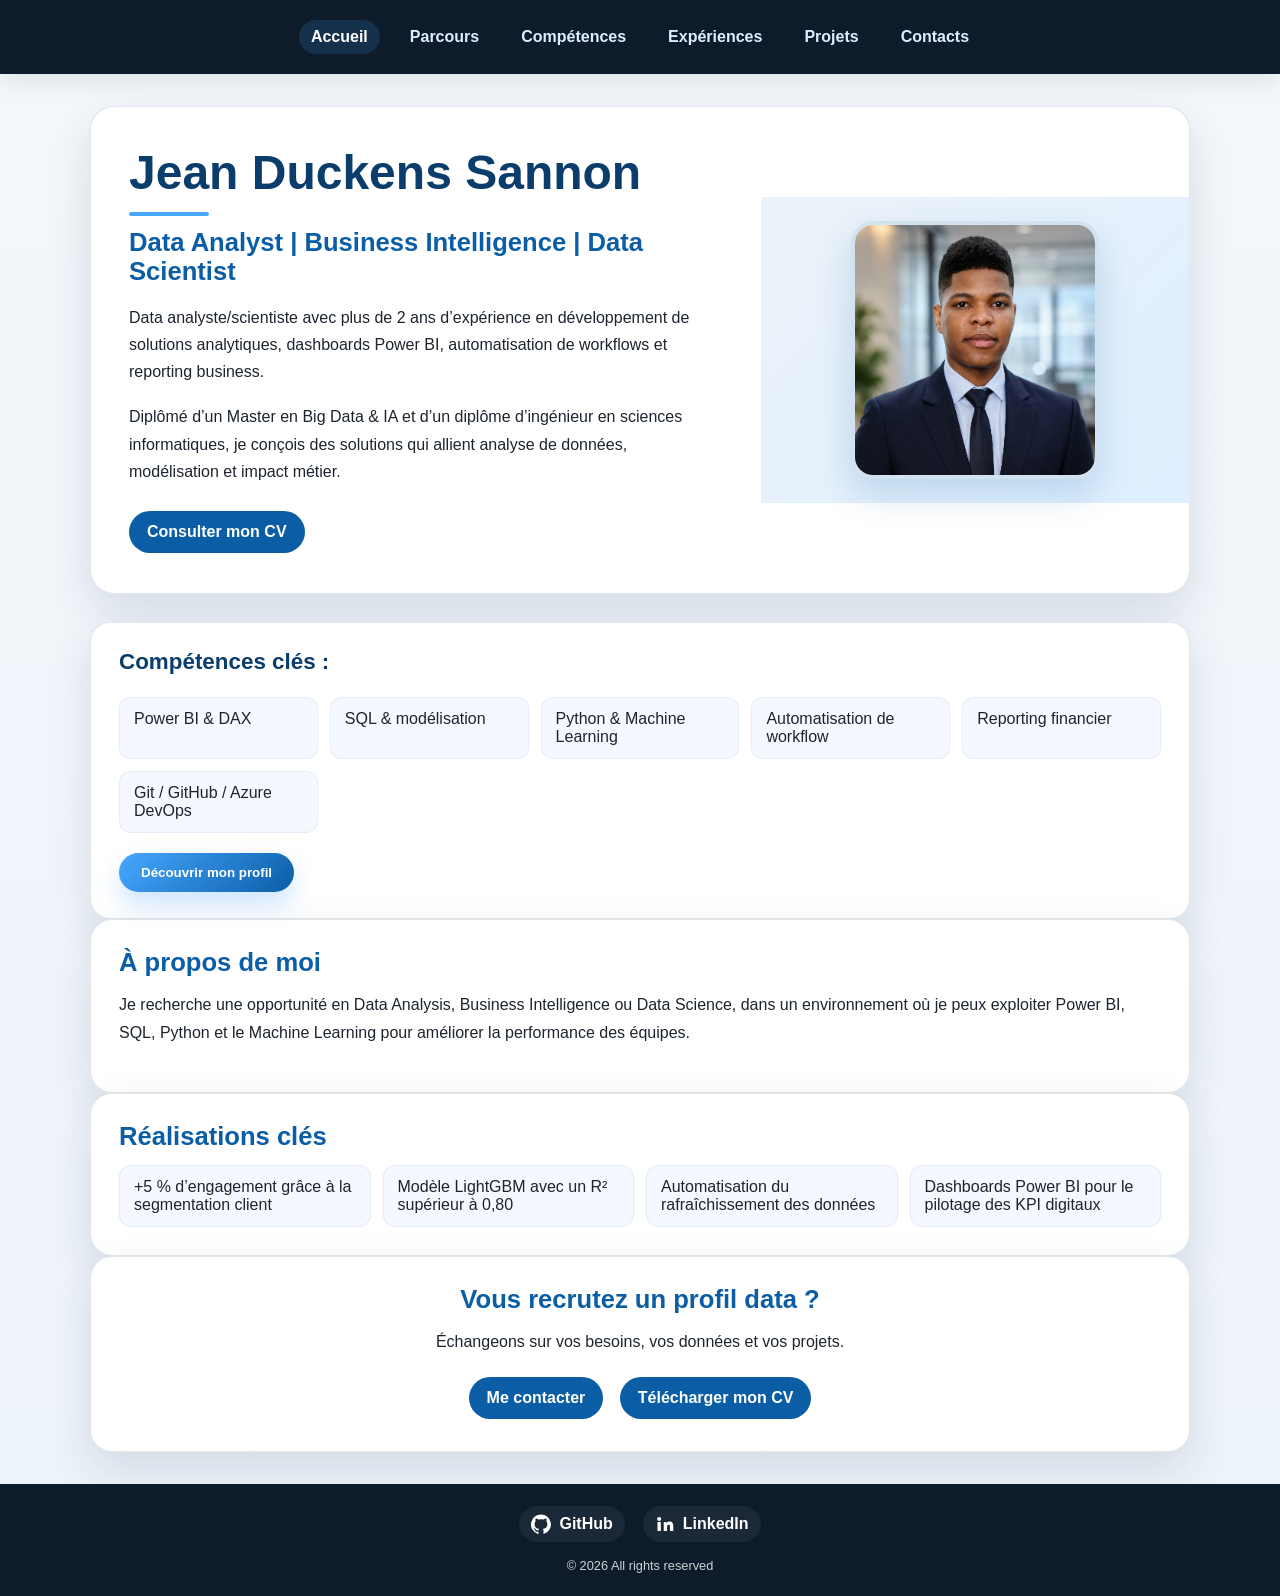
==== index.html @ 1412c4b1 "Modification des informations" ====
﻿<!DOCTYPE html>
<html lang="fr">
    <head>
        <title>Jean Duckens Sannon | Data Analyst & Data Scientist</title>
        <meta name="description" content="Portfolio de Jean Duckens Sannon, Data Analyst et Data Scientist spécialisé en Power BI, SQL, Python, automatisation et Machine Learning." />
        <meta property="og:title" content="Jean Duckens Sannon | Data Analyst & Data Scientist" />
        <meta property="og:description" content="Découvrez mon parcours, mes compétences, mes expériences et mes projets data." />
        <link rel="stylesheet" href="assets/css/style.css" />
        <meta charset="UTF-8" />
        <meta name="viewport" content="width=device-width, initial-scale=1.0" />
    </head>

    <body>
        <header>
            <nav aria-label="Navigation principale">
                <a href="index.html" aria-current="page">Accueil</a>
                <a href="pages/parcours.html">Parcours</a>
                <a href="pages/competences.html">Compétences</a>
                <a href="pages/experiences.html">Expériences</a>
                <a href="pages/projets.html">Projets</a>
                <a href="pages/contacts.html">Contacts</a>
            </nav>
        </header>

        <main>
            <section class="hero" aria-labelledby="titre-portfolio">
                <div class="hero-copy">
                    <h1 id="titre-portfolio">Jean Duckens Sannon</h1>
                    <h2>Data Analyst | Business Intelligence | Data Scientist</h2>
                    <p>Data analyste/scientiste avec plus de 2 ans d’expérience en développement de solutions analytiques, dashboards Power BI, automatisation de workflows et reporting business.</p>
                    <p>Diplômé d’un Master en Big Data & IA et d’un diplôme d’ingénieur en sciences informatiques, je conçois des solutions qui allient analyse de données, modélisation et impact métier.</p>
                    <a class="hero-link" href="documents/cv.pdf" target="_blank" rel="noopener noreferrer">Consulter mon CV</a>
                </div>
                <div class="hero-visual">
                    <img class="profile-image" src="assets/images/duc.png" alt="Photo de profil" width="110" height="250" />
                </div>
            </section>

            <section class="skills-panel" aria-labelledby="competences-titre">
                <h3 id="competences-titre">Compétences clés :</h3>
                <ul>
                    <li>Power BI & DAX</li>
                    <li>SQL & modélisation</li>
                    <li>Python & Machine Learning</li>
                    <li>Automatisation de workflow</li>
                    <li>Reporting financier</li>
                    <li>Git / GitHub / Azure DevOps</li>
                </ul>
                <button id="monBouton">Découvrir mon profil</button>
            </section>

            <section class="page-card" aria-labelledby="apropos-titre">
                <h2 id="apropos-titre">À propos de moi</h2>
                <p>Je recherche une opportunité en Data Analysis, Business Intelligence ou Data Science, dans un environnement où je peux exploiter Power BI, SQL, Python et le Machine Learning pour améliorer la performance des équipes.</p>
            </section>

            <section class="page-card" aria-labelledby="realisations-titre">
                <h2 id="realisations-titre">Réalisations clés</h2>
                <ul>
                    <li>+5 % d’engagement grâce à la segmentation client</li>
                    <li>Modèle LightGBM avec un R² supérieur à 0,80</li>
                    <li>Automatisation du rafraîchissement des données</li>
                    <li>Dashboards Power BI pour le pilotage des KPI digitaux</li>
                </ul>
            </section>

            <section class="page-card recruiter-cta" aria-labelledby="cta-titre">
                <h2 id="cta-titre">Vous recrutez un profil data ?</h2>
                <p>Échangeons sur vos besoins, vos données et vos projets.</p>
                <a class="hero-link" href="pages/contacts.html">Me contacter</a>
                <a class="hero-link" href="documents/cv.pdf" target="_blank" rel="noopener noreferrer">Télécharger mon CV</a>
            </section>
        </main>

        <footer>
            <div class="social-links" aria-label="Réseaux sociaux">
                <a href="https://github.com/grayhacked" target="_blank" rel="noopener noreferrer" aria-label="GitHub">
                    <svg viewBox="0 0 24 24" aria-hidden="true"><path d="M12 .5a12 12 0 0 0-3.79 23.39c.6.11.82-.26.82-.58v-2.04c-3.34.73-4.04-1.61-4.04-1.61-.55-1.39-1.34-1.76-1.34-1.76-1.09-.75.08-.74.08-.74 1.2.08 1.84 1.23 1.84 1.23 1.07 1.84 2.8 1.31 3.49 1 .11-.78.42-1.31.76-1.61-2.67-.3-5.47-1.34-5.47-5.93 0-1.31.47-2.38 1.23-3.22-.12-.3-.53-1.52.12-3.17 0 0 1-.32 3.3 1.23a11.5 11.5 0 0 1 6 0c2.3-1.55 3.3-1.23 3.3-1.23.65 1.65.24 2.87.12 3.17.77.84 1.23 1.91 1.23 3.22 0 4.6-2.8 5.62-5.48 5.92.43.37.81 1.1.81 2.22v3.29c0 .32.22.69.83.57A12 12 0 0 0 12 .5Z"/></svg>
                    <span>GitHub</span>
                </a>
                <a href="https://www.linkedin.com/in/jean-duckens-sannon" target="_blank" rel="noopener noreferrer" aria-label="LinkedIn">
                    <svg viewBox="0 0 24 24" aria-hidden="true"><path d="M4.98 3.5A2.5 2.5 0 1 1 5 8.5a2.5 2.5 0 0 1-.02-5ZM3 9.5h4v11H3v-11Zm6.5 0h3.83v1.5h.05c.53-1 1.83-2.05 3.77-2.05 4.03 0 4.78 2.65 4.78 6.1v5.45h-4v-4.83c0-1.15-.02-2.63-1.6-2.63-1.6 0-1.85 1.25-1.85 2.55v4.91h-4v-11Z"/></svg>
                    <span>LinkedIn</span>
                </a>
            </div>
            <small>&copy; 2026 All rights reserved</small>
        </footer>
        <script src="assets/js/script.js"></script>
    </body>
</html>
---- assets/css/style.css ----
﻿/* Base du portfolio */
:root {
    --bg: #f4f7fb;
    --bg-panel: #ffffff;
    --nav: #0d1b2a;
    --primary: #0b5ea6;
    --primary-strong: #0a3d6c;
    --accent: #47a7ff;
    --text: #1d2430;
    --muted: #5f6f81;
    --border: rgba(15, 56, 92, 0.12);
    --shadow: 0 18px 45px rgba(11, 41, 69, 0.12);
}

html, body {
    margin: 0;
    min-height: 100%;
}

body {
    font-family: 'Segoe UI', Tahoma, Geneva, Verdana, sans-serif;
    background: linear-gradient(180deg, var(--bg) 0%, #edf3fa 100%);
    color: var(--text);
    margin: 0;
    min-height: 100vh;
    display: flex;
    flex-direction: column;
}

main {
    flex: 1;
    width: min(1100px, calc(100% - 32px));
    margin: 32px auto;
}

/* Navigation */
nav {
    display: flex;
    gap: 18px;
    align-items: center;
    justify-content: center;
    background-color: var(--nav);
    padding: 20px 18px;
    flex-wrap: wrap;
    box-shadow: 0 10px 25px rgba(0, 0, 0, 0.08);
}

nav a {
    text-decoration: none;
    color: #dfeeff;
    font-weight: 600;
    padding: 8px 12px;
    border-radius: 999px;
    transition: background 0.2s ease, color 0.2s ease;
}

nav a:hover,
nav a[aria-current="page"] {
    background: rgba(71, 167, 255, 0.15);
    color: white;
}

/* Contenu principal */
.hero {
    display: grid;
    grid-template-columns: 1.2fr 0.8fr;
    gap: 28px;
    align-items: center;
    background: var(--bg-panel);
    border: 1px solid var(--border);
    border-radius: 24px;
    box-shadow: var(--shadow);
    overflow: hidden;
}

.hero-copy {
    padding: 40px 38px;
}

.hero-visual {
    padding: 24px;
    background: linear-gradient(135deg, rgba(11, 94, 166, 0.08), rgba(71, 167, 255, 0.18));
    display: flex;
    align-items: center;
    justify-content: center;
}

.profile-image {
    width: min(240px, 100%);
    border-radius: 22px;
    border: 4px solid rgba(11, 94, 166, 0.18);
    box-shadow: 0 16px 35px rgba(11, 94, 166, 0.18);
    background: white;
}

.image-link {
    display: block;
    transition: transform 0.2s ease;
}

.image-link:hover,
.image-link:focus-visible {
    transform: scale(1.03);
}

h1 {
    color: var(--primary-strong);
    margin: 0 0 12px;
    font-size: clamp(2.1rem, 4vw, 3rem);
    line-height: 1.1;
}

h2 {
    color: var(--primary);
    margin: 0 0 18px;
    font-size: clamp(1.2rem, 2vw, 1.8rem);
}

p {
    color: var(--text);
    line-height: 1.7;
    margin: 0 0 18px;
}

.hero-link {
    display: inline-block;
    padding: 12px 18px;
    background: var(--primary);
    color: white;
    text-decoration: none;
    border-radius: 999px;
    font-weight: 600;
    margin-top: 8px;
    transition: transform 0.2s ease, background 0.2s ease;
}

.hero-link:hover {
    background: var(--primary-strong);
    transform: translateY(-1px);
}

.skills-panel {
    margin-top: 28px;
    background: var(--bg-panel);
    border: 1px solid var(--border);
    border-radius: 20px;
    box-shadow: var(--shadow);
    padding: 26px 28px;
}

.recruiter-cta {
    text-align: center;
}

.recruiter-cta .hero-link {
    margin: 4px 6px;
}

.skills-panel h3 {
    margin-top: 0;
    color: var(--primary-strong);
    font-size: 1.4rem;
}

/* Cartes de contenu pour les pages secondaires */
.page-shell {
    display: grid;
    gap: 28px;
}

.page-card {
    background: var(--bg-panel);
    border: 1px solid var(--border);
    border-radius: 22px;
    box-shadow: var(--shadow);
    padding: 28px;
}

.page-card h1 {
    margin-bottom: 16px;
}

.page-card h2 {
    margin-bottom: 14px;
}

.timeline {
    display: grid;
    gap: 18px;
}

.timeline-item,
.project-card,
.contact-card {
    border: 1px solid var(--border);
    background: #f8fbff;
    border-radius: 16px;
    padding: 18px 20px;
    min-width: 0;
}

.project-grid,
.contact-grid,
.doc-grid {
    display: grid;
    grid-template-columns: repeat(auto-fit, minmax(220px, 1fr));
    gap: 18px;
}

.project-card h3,
.contact-card h3,
.timeline-item h3,
.doc-card h3 {
    margin-top: 0;
    margin-bottom: 8px;
    color: var(--primary-strong);
}

.doc-card {
    border: 1px solid var(--border);
    background: linear-gradient(135deg, #f4f9ff 0%, #ffffff 100%);
    border-radius: 16px;
    padding: 18px 20px;
    display: flex;
    flex-direction: column;
    gap: 10px;
}

.doc-link {
    display: inline-flex;
    align-items: center;
    justify-content: center;
    margin-top: 8px;
    text-decoration: none;
    background: var(--primary);
    color: white;
    padding: 10px 12px;
    border-radius: 10px;
    font-weight: 600;
}

.doc-link:hover {
    background: var(--primary-strong);
}

.document-pending {
    margin: auto 0 0;
    color: var(--muted);
    font-style: italic;
}

.label {
    display: inline-block;
    font-size: 0.75rem;
    font-weight: 700;
    letter-spacing: 0.08em;
    text-transform: uppercase;
    background: rgba(11, 94, 166, 0.08);
    color: var(--primary-strong);
    border-radius: 999px;
    padding: 6px 10px;
    margin-bottom: 10px;
}

ul {
    list-style: none;
    padding: 0;
    margin: 0;
    display: grid;
    grid-template-columns: repeat(auto-fit, minmax(180px, 1fr));
    gap: 12px;
}

ul li {
    background: #f5f9ff;
    border: 1px solid rgba(11, 94, 166, 0.08);
    border-radius: 12px;
    padding: 12px 14px;
    color: var(--text);
    font-weight: 500;
}

.contact-list {
    list-style: none;
    display: grid;
    gap: 15px;
    padding: 0;
    margin: 0;
}

.contact-list a {
    display: block;
    color: var(--primary-strong);
    text-decoration: none;
    font-weight: 600;
    overflow-wrap: anywhere; 
    word-break: break-word;
}

.contact-list a:hover,
.contact-list a:focus-visible {
    text-decoration: underline;
}

/* Bouton d'action */
#monBouton {
    margin-top: 20px;
    border: none;
    background: linear-gradient(135deg, var(--accent), var(--primary));
    color: white;
    font-weight: 700;
    padding: 12px 22px;
    border-radius: 999px;
    cursor: pointer;
    transition: transform 0.2s ease, box-shadow 0.2s ease;
    box-shadow: 0 12px 25px rgba(71, 167, 255, 0.28);
}

#monBouton:hover {
    transform: translateY(-1px);
}

/* Pied de page */
footer {
    background-color: var(--nav);
    color: white;
    text-align: center;
    padding: 22px 18px;
}

.social-links {
    display: flex;
    justify-content: center;
    gap: 18px;
    flex-wrap: wrap;
    margin-bottom: 14px;
}

.social-links a {
    display: inline-flex;
    align-items: center;
    gap: 8px;
    color: white;
    text-decoration: none;
    font-weight: 600;
    padding: 8px 12px;
    border-radius: 999px;
    background: rgba(255, 255, 255, 0.06);
}

.social-links svg {
    width: 20px;
    height: 20px;
    fill: currentColor;
}

small {
    font-size: 0.8em;
    color: rgba(255, 255, 255, 0.8);
}

/* Responsive */
@media (max-width: 760px) {
    .hero {
        grid-template-columns: 1fr;
    }

    .hero-copy,
    .hero-visual,
    .page-card {
        padding: 24px 20px;
    }

    .recruiter-cta .hero-link {
        display: block;
        margin: 8px 0;
    }
}


/* Animation fade-in au chargement */
@keyframes fadeInUp {
    from {
        opacity: 0;
        transform: translateY(30px);
    }
    to {
        opacity: 1;
        transform: translateY(0);
    }
}

.hero {
    animation: fadeInUp 0.8s ease-out;
}

/* Underline animé sur les titres */
h1::after {
    content: '';
    display: block;
    width: 80px;
    height: 4px;
    background: var(--accent);
    border-radius: 2px;
    margin-top: 12px;
    animation: expandWidth 0.8s ease-out;
}

@keyframes expandWidth {
    from {
        width: 0;
    }
    to {
        width: 80px;
    }
}
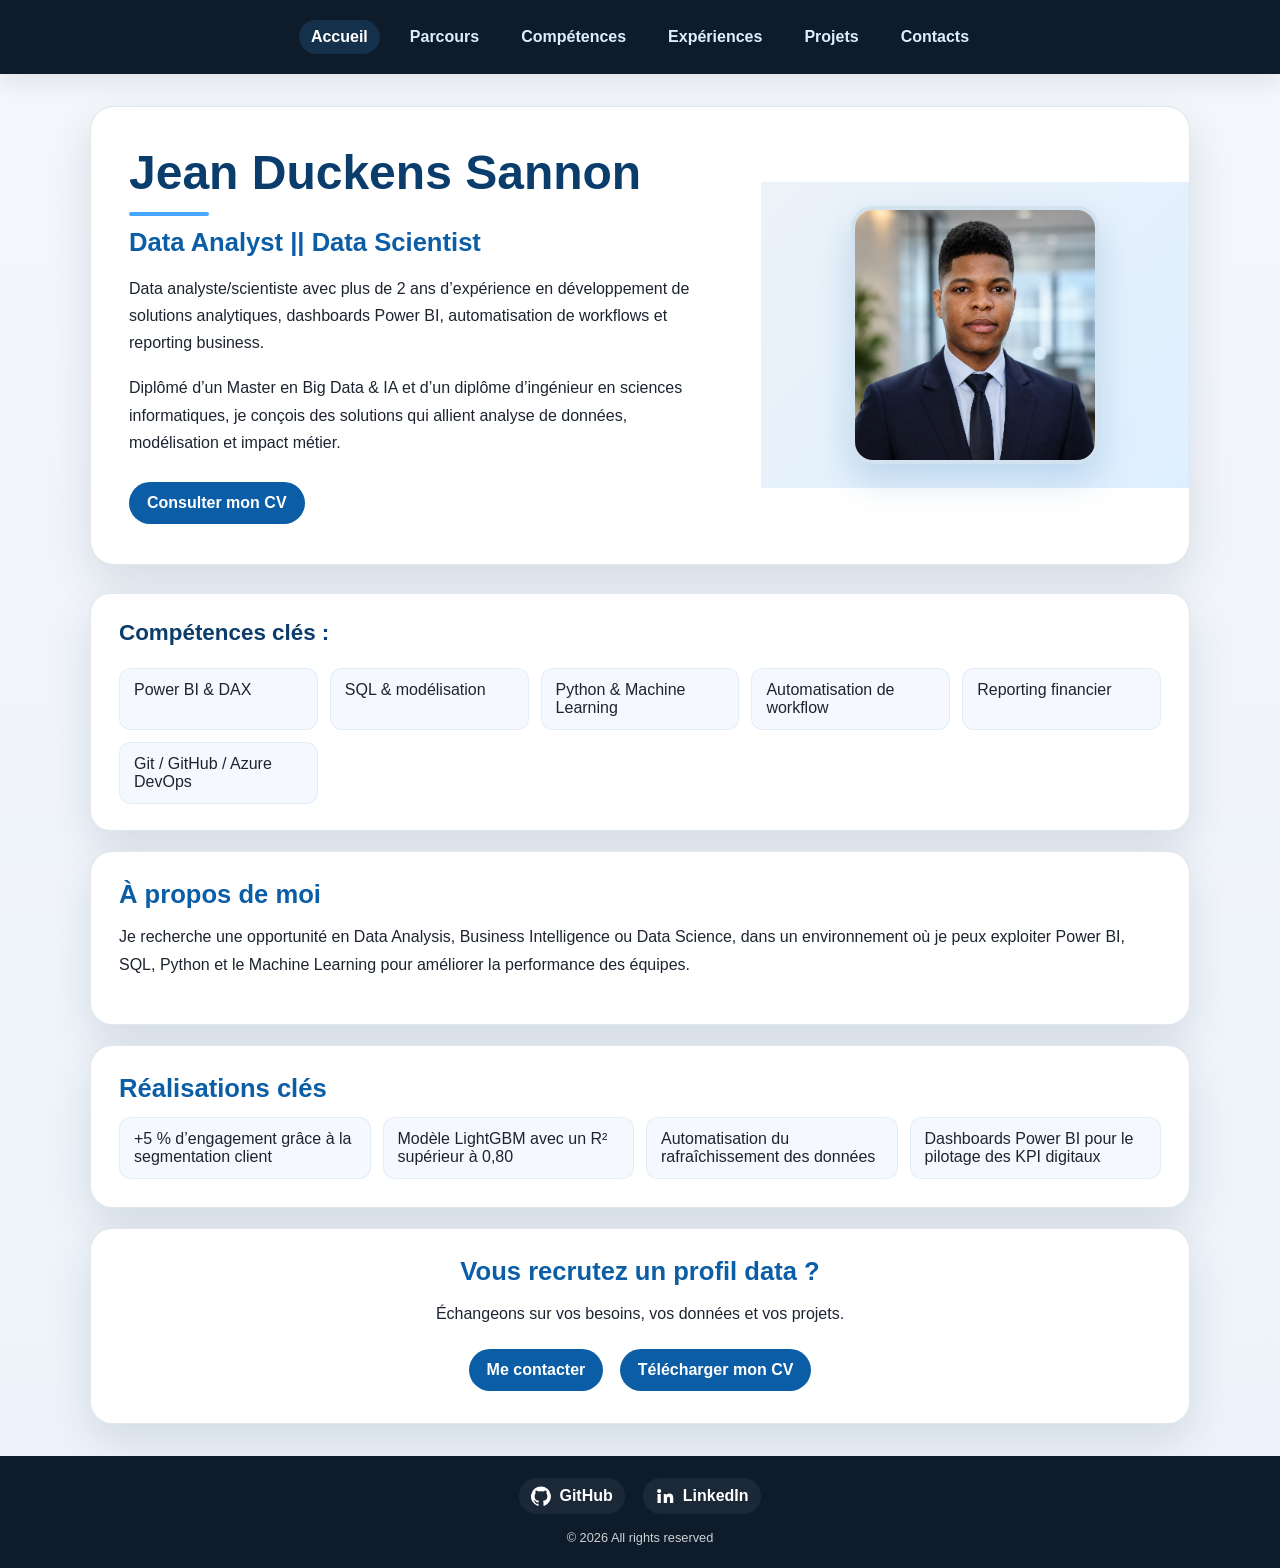
==== commit b08fbe96: "Modification" ====
--- a/index.html
+++ b/index.html
@@ -26,7 +26,7 @@
             <section class="hero" aria-labelledby="titre-portfolio">
                 <div class="hero-copy">
                     <h1 id="titre-portfolio">Jean Duckens Sannon</h1>
-                    <h2>Data Analyst | Business Intelligence | Data Scientist</h2>
+                    <h2>Data Analyst || Data Scientist</h2>
                     <p>Data analyste/scientiste avec plus de 2 ans d’expérience en développement de solutions analytiques, dashboards Power BI, automatisation de workflows et reporting business.</p>
                     <p>Diplômé d’un Master en Big Data & IA et d’un diplôme d’ingénieur en sciences informatiques, je conçois des solutions qui allient analyse de données, modélisation et impact métier.</p>
                     <a class="hero-link" href="documents/cv.pdf" target="_blank" rel="noopener noreferrer">Consulter mon CV</a>
@@ -46,7 +46,7 @@
                     <li>Reporting financier</li>
                     <li>Git / GitHub / Azure DevOps</li>
                 </ul>
-                <button id="monBouton">Découvrir mon profil</button>
+                <!-- <button id="monBouton">Découvrir mon profil</button> -->
             </section>
 
             <section class="page-card" aria-labelledby="apropos-titre">
--- a/assets/css/style.css
+++ b/assets/css/style.css
@@ -34,6 +34,13 @@
 }
 
 /* Navigation */
+header {
+    position: sticky;
+    top: 0;
+    z-index: 1000;
+    background-color: var(--nav);
+}
+
 nav {
     display: flex;
     gap: 18px;
@@ -174,6 +181,7 @@
     border-radius: 22px;
     box-shadow: var(--shadow);
     padding: 28px;
+    margin-top: 20px;
 }
 
 .page-card h1 {
@@ -336,6 +344,11 @@
     margin-bottom: 14px;
 }
 
+.site-link {
+    color: var(--primary);
+    text-decoration: none;
+    font-weight: 600;
+}
 .social-links a {
     display: inline-flex;
     align-items: center;
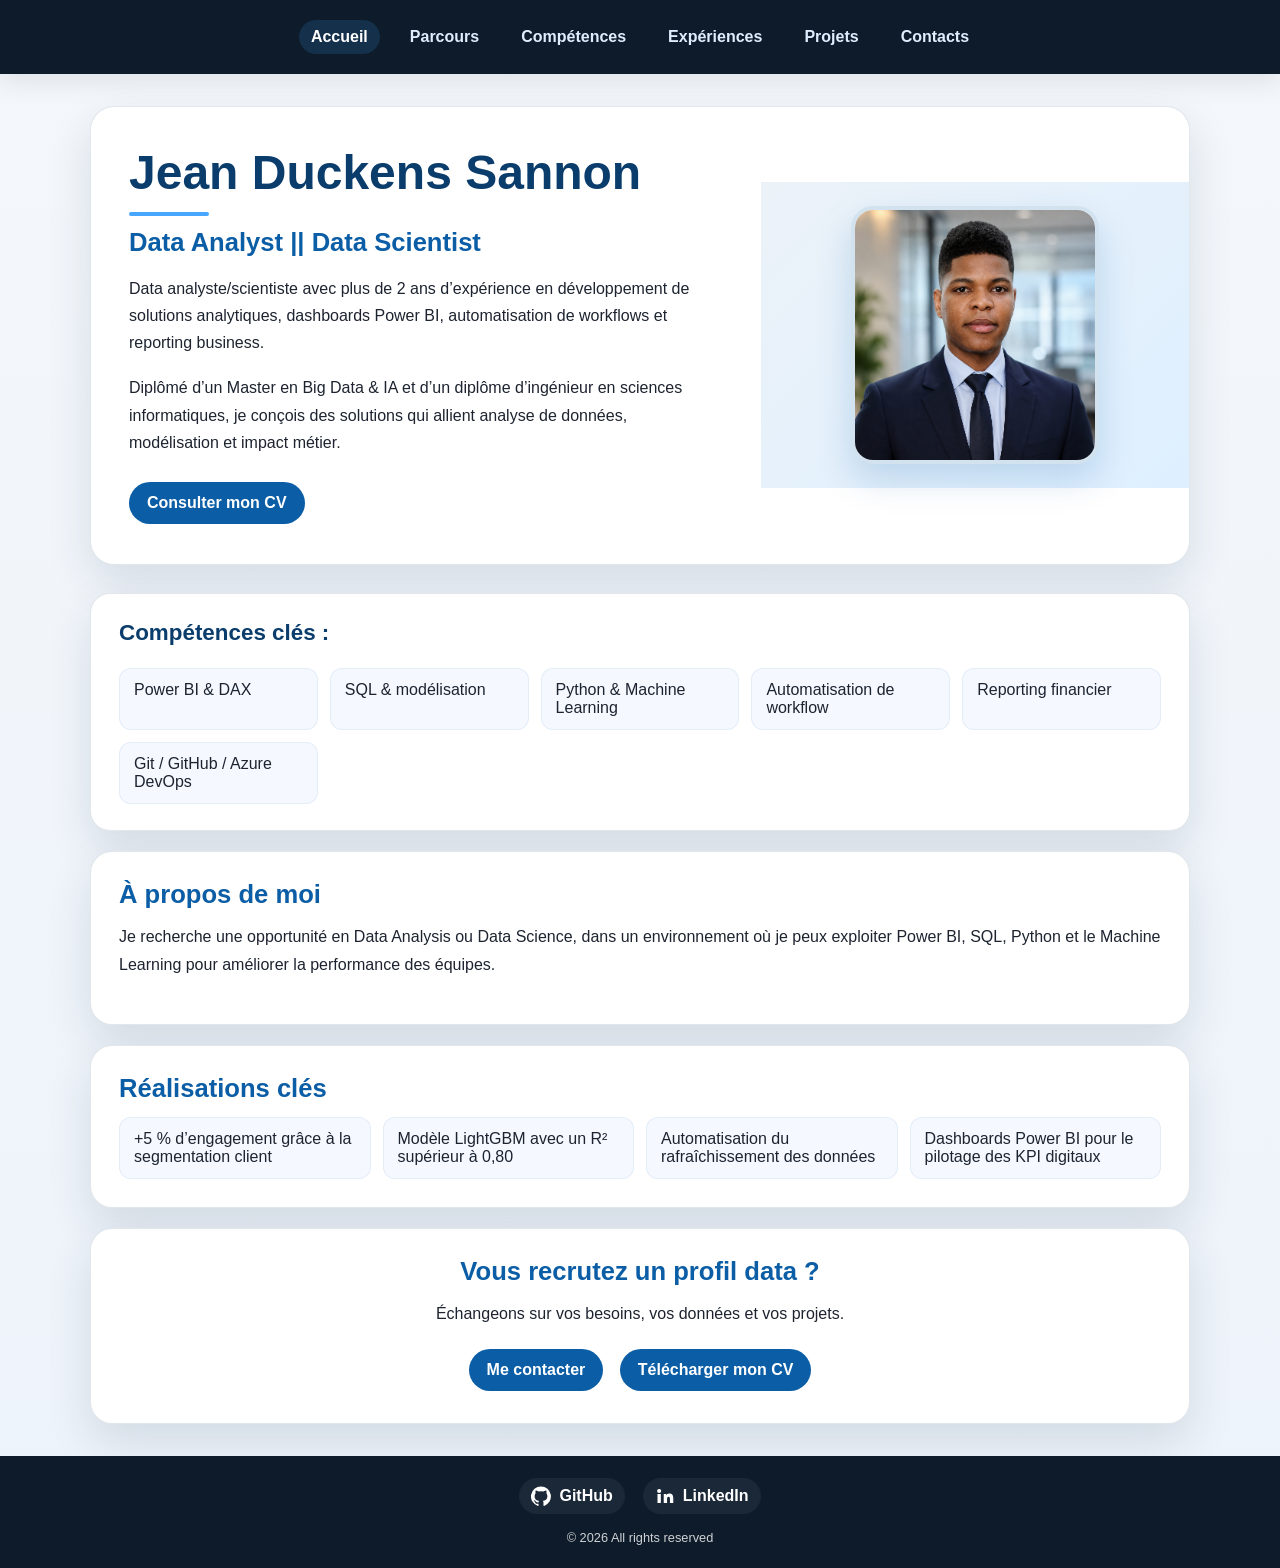
==== commit f812e09d: "Modification" ====
--- a/index.html
+++ b/index.html
@@ -51,7 +51,7 @@
 
             <section class="page-card" aria-labelledby="apropos-titre">
                 <h2 id="apropos-titre">À propos de moi</h2>
-                <p>Je recherche une opportunité en Data Analysis, Business Intelligence ou Data Science, dans un environnement où je peux exploiter Power BI, SQL, Python et le Machine Learning pour améliorer la performance des équipes.</p>
+                <p>Je recherche une opportunité en Data Analysis ou Data Science, dans un environnement où je peux exploiter Power BI, SQL, Python et le Machine Learning pour améliorer la performance des équipes.</p>
             </section>
 
             <section class="page-card" aria-labelledby="realisations-titre">
--- a/assets/css/style.css
+++ b/assets/css/style.css
@@ -224,6 +224,54 @@
     color: var(--primary-strong);
 }
 
+.project-card-featured {
+    background: linear-gradient(135deg, #eef7ff 0%, #ffffff 100%);
+}
+
+.project-instructions {
+    color: var(--muted);
+    font-style: italic;
+}
+
+.project-details {
+    display: grid;
+    gap: 8px;
+    margin: 16px 0 0;
+}
+
+.project-details li {
+    background: transparent;
+    border: 0;
+    padding: 0;
+    font-size: 0.95rem;
+}
+
+.project-actions {
+    display: flex;
+    gap: 10px;
+    flex-wrap: wrap;
+    margin-top: auto;
+    padding-top: 18px;
+}
+
+.project-actions .doc-link {
+    flex: 1 1 130px;
+}
+
+.doc-link-secondary {
+    background: var(--primary-strong);
+}
+
+.project-steps {
+    display: grid;
+    gap: 12px;
+    padding-left: 22px;
+}
+
+.project-steps li {
+    list-style: decimal;
+}
+
 .doc-card {
     border: 1px solid var(--border);
     background: linear-gradient(135deg, #f4f9ff 0%, #ffffff 100%);
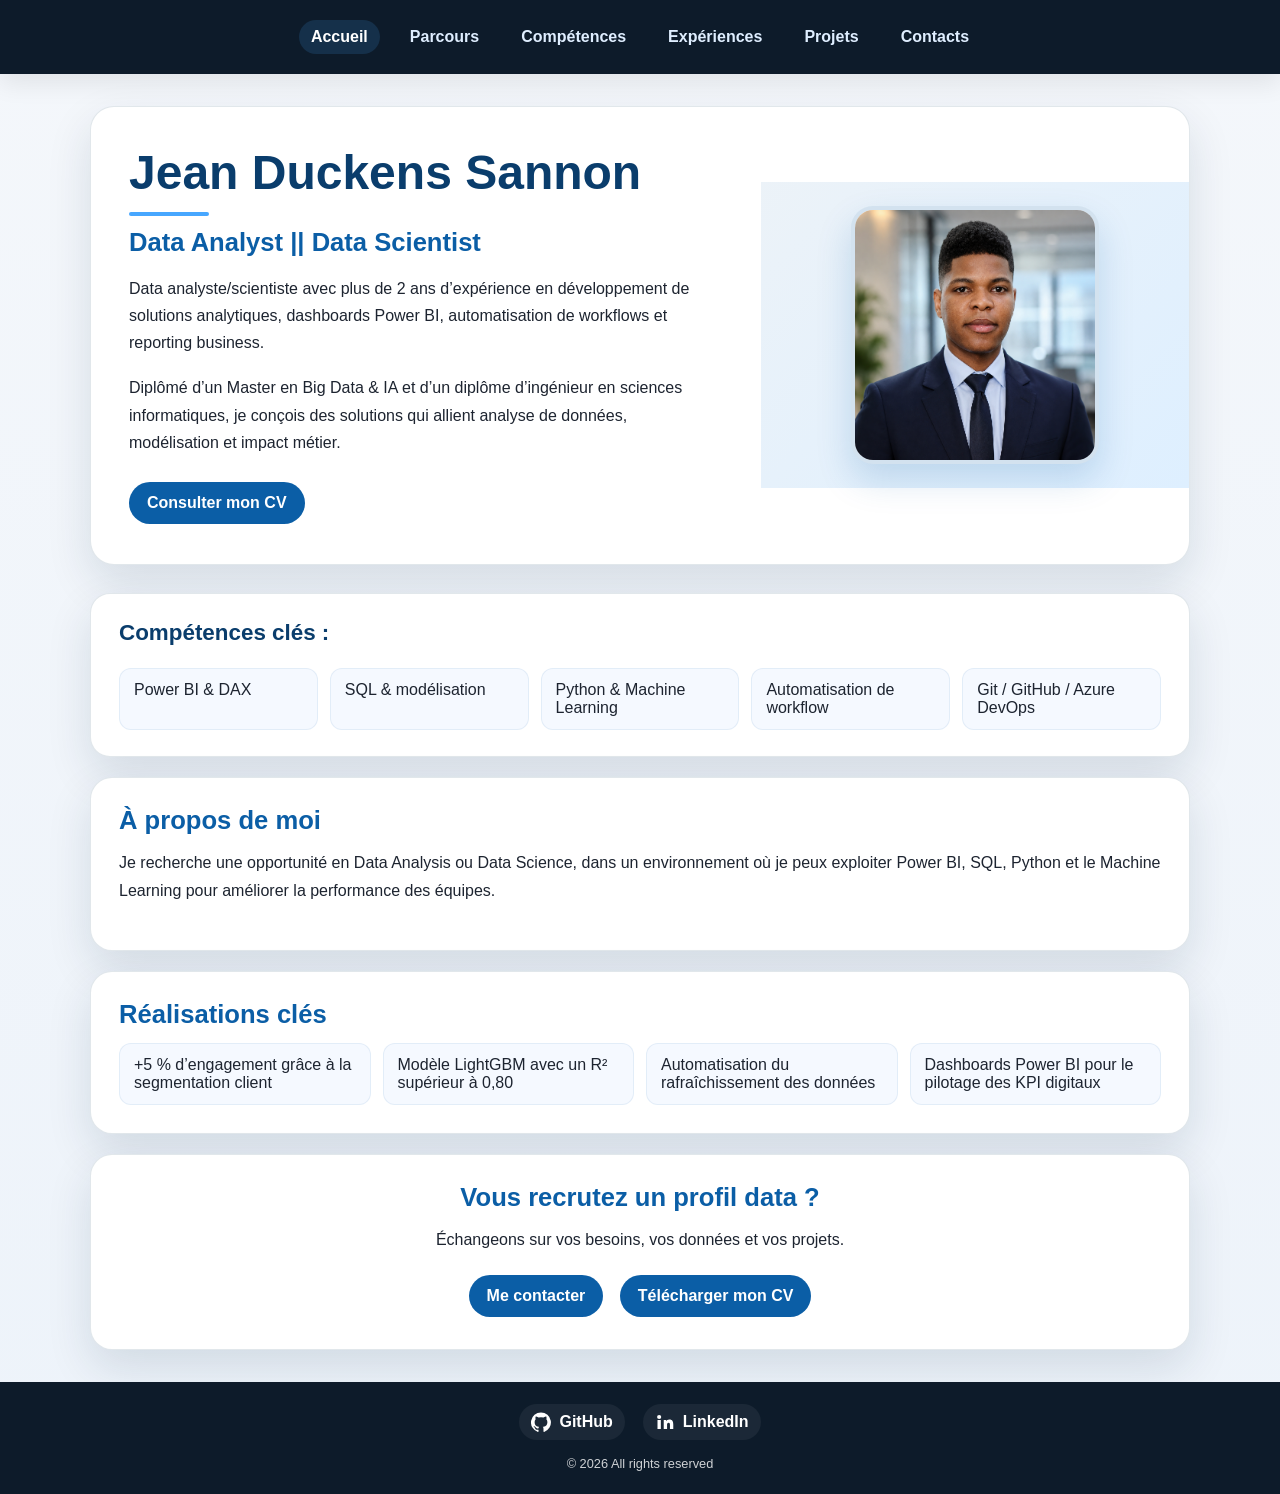
==== commit 489c09ad: "modification" ====
--- a/index.html
+++ b/index.html
@@ -43,7 +43,7 @@
                     <li>SQL & modélisation</li>
                     <li>Python & Machine Learning</li>
                     <li>Automatisation de workflow</li>
-                    <li>Reporting financier</li>
+                    <!-- <li>Reporting financier</li> -->
                     <li>Git / GitHub / Azure DevOps</li>
                 </ul>
                 <!-- <button id="monBouton">Découvrir mon profil</button> -->
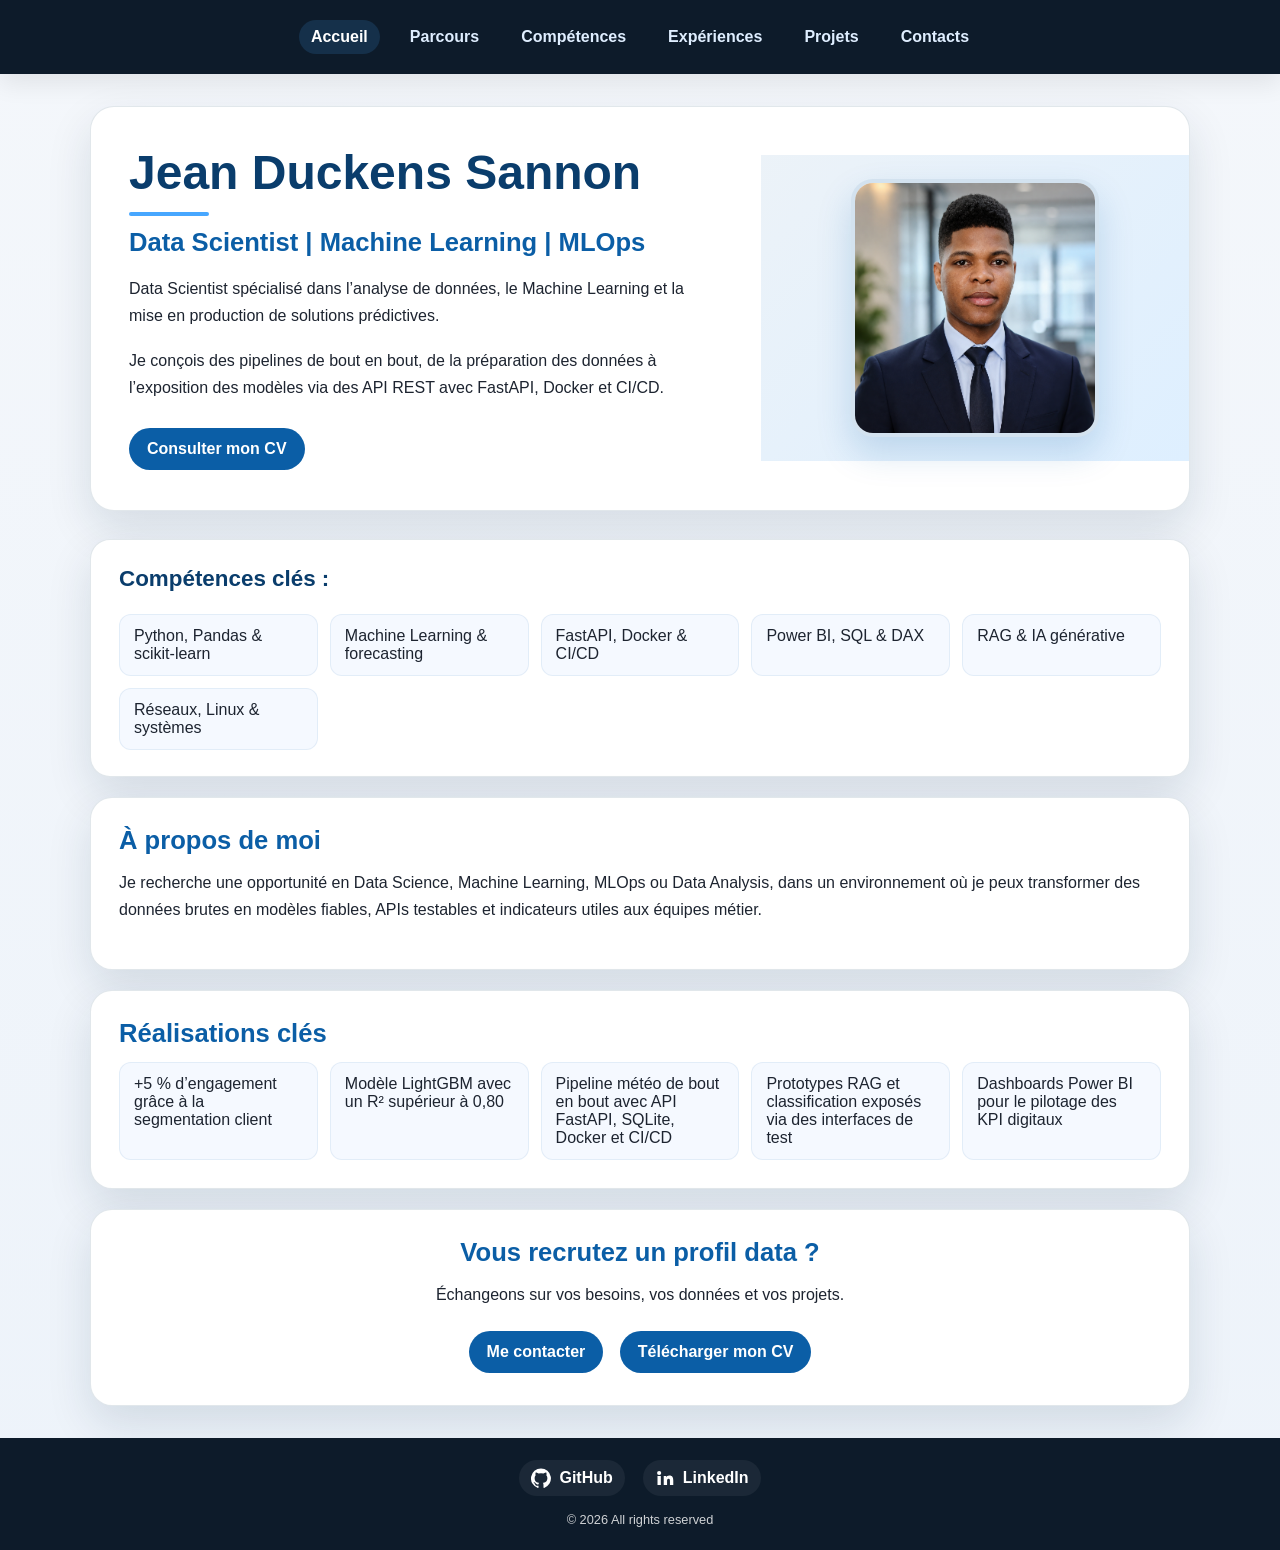
==== commit 74c81b76: "Modifications et améliorations" ====
--- a/index.html
+++ b/index.html
@@ -1,10 +1,10 @@
 ﻿<!DOCTYPE html>
 <html lang="fr">
     <head>
-        <title>Jean Duckens Sannon | Data Analyst & Data Scientist</title>
-        <meta name="description" content="Portfolio de Jean Duckens Sannon, Data Analyst et Data Scientist spécialisé en Power BI, SQL, Python, automatisation et Machine Learning." />
-        <meta property="og:title" content="Jean Duckens Sannon | Data Analyst & Data Scientist" />
-        <meta property="og:description" content="Découvrez mon parcours, mes compétences, mes expériences et mes projets data." />
+        <title>Jean Duckens Sannon | Data Scientist, ML & MLOps</title>
+        <meta name="description" content="Portfolio de Jean Duckens Sannon, Data Scientist spécialisé en Machine Learning, MLOps, FastAPI, Docker, Power BI et analyse de données." />
+        <meta property="og:title" content="Jean Duckens Sannon | Data Scientist, ML & MLOps" />
+        <meta property="og:description" content="Découvrez mon parcours, mes compétences, mes expériences et mes projets de Data Science et MLOps." />
         <link rel="stylesheet" href="assets/css/style.css" />
         <meta charset="UTF-8" />
         <meta name="viewport" content="width=device-width, initial-scale=1.0" />
@@ -26,9 +26,9 @@
             <section class="hero" aria-labelledby="titre-portfolio">
                 <div class="hero-copy">
                     <h1 id="titre-portfolio">Jean Duckens Sannon</h1>
-                    <h2>Data Analyst || Data Scientist</h2>
-                    <p>Data analyste/scientiste avec plus de 2 ans d’expérience en développement de solutions analytiques, dashboards Power BI, automatisation de workflows et reporting business.</p>
-                    <p>Diplômé d’un Master en Big Data & IA et d’un diplôme d’ingénieur en sciences informatiques, je conçois des solutions qui allient analyse de données, modélisation et impact métier.</p>
+                    <h2>Data Scientist | Machine Learning | MLOps</h2>
+                    <p>Data Scientist spécialisé dans l’analyse de données, le Machine Learning et la mise en production de solutions prédictives.</p>
+                    <p>Je conçois des pipelines de bout en bout, de la préparation des données à l’exposition des modèles via des API REST avec FastAPI, Docker et CI/CD.</p>
                     <a class="hero-link" href="documents/cv.pdf" target="_blank" rel="noopener noreferrer">Consulter mon CV</a>
                 </div>
                 <div class="hero-visual">
@@ -39,19 +39,19 @@
             <section class="skills-panel" aria-labelledby="competences-titre">
                 <h3 id="competences-titre">Compétences clés :</h3>
                 <ul>
-                    <li>Power BI & DAX</li>
-                    <li>SQL & modélisation</li>
-                    <li>Python & Machine Learning</li>
-                    <li>Automatisation de workflow</li>
-                    <!-- <li>Reporting financier</li> -->
-                    <li>Git / GitHub / Azure DevOps</li>
+                    <li>Python, Pandas & scikit-learn</li>
+                    <li>Machine Learning & forecasting</li>
+                    <li>FastAPI, Docker & CI/CD</li>
+                    <li>Power BI, SQL & DAX</li>
+                    <li>RAG & IA générative</li>
+                    <li>Réseaux, Linux & systèmes</li>
                 </ul>
                 <!-- <button id="monBouton">Découvrir mon profil</button> -->
             </section>
 
             <section class="page-card" aria-labelledby="apropos-titre">
                 <h2 id="apropos-titre">À propos de moi</h2>
-                <p>Je recherche une opportunité en Data Analysis ou Data Science, dans un environnement où je peux exploiter Power BI, SQL, Python et le Machine Learning pour améliorer la performance des équipes.</p>
+                <p>Je recherche une opportunité en Data Science, Machine Learning, MLOps ou Data Analysis, dans un environnement où je peux transformer des données brutes en modèles fiables, APIs testables et indicateurs utiles aux équipes métier.</p>
             </section>
 
             <section class="page-card" aria-labelledby="realisations-titre">
@@ -59,7 +59,8 @@
                 <ul>
                     <li>+5 % d’engagement grâce à la segmentation client</li>
                     <li>Modèle LightGBM avec un R² supérieur à 0,80</li>
-                    <li>Automatisation du rafraîchissement des données</li>
+                    <li>Pipeline météo de bout en bout avec API FastAPI, SQLite, Docker et CI/CD</li>
+                    <li>Prototypes RAG et classification exposés via des interfaces de test</li>
                     <li>Dashboards Power BI pour le pilotage des KPI digitaux</li>
                 </ul>
             </section>
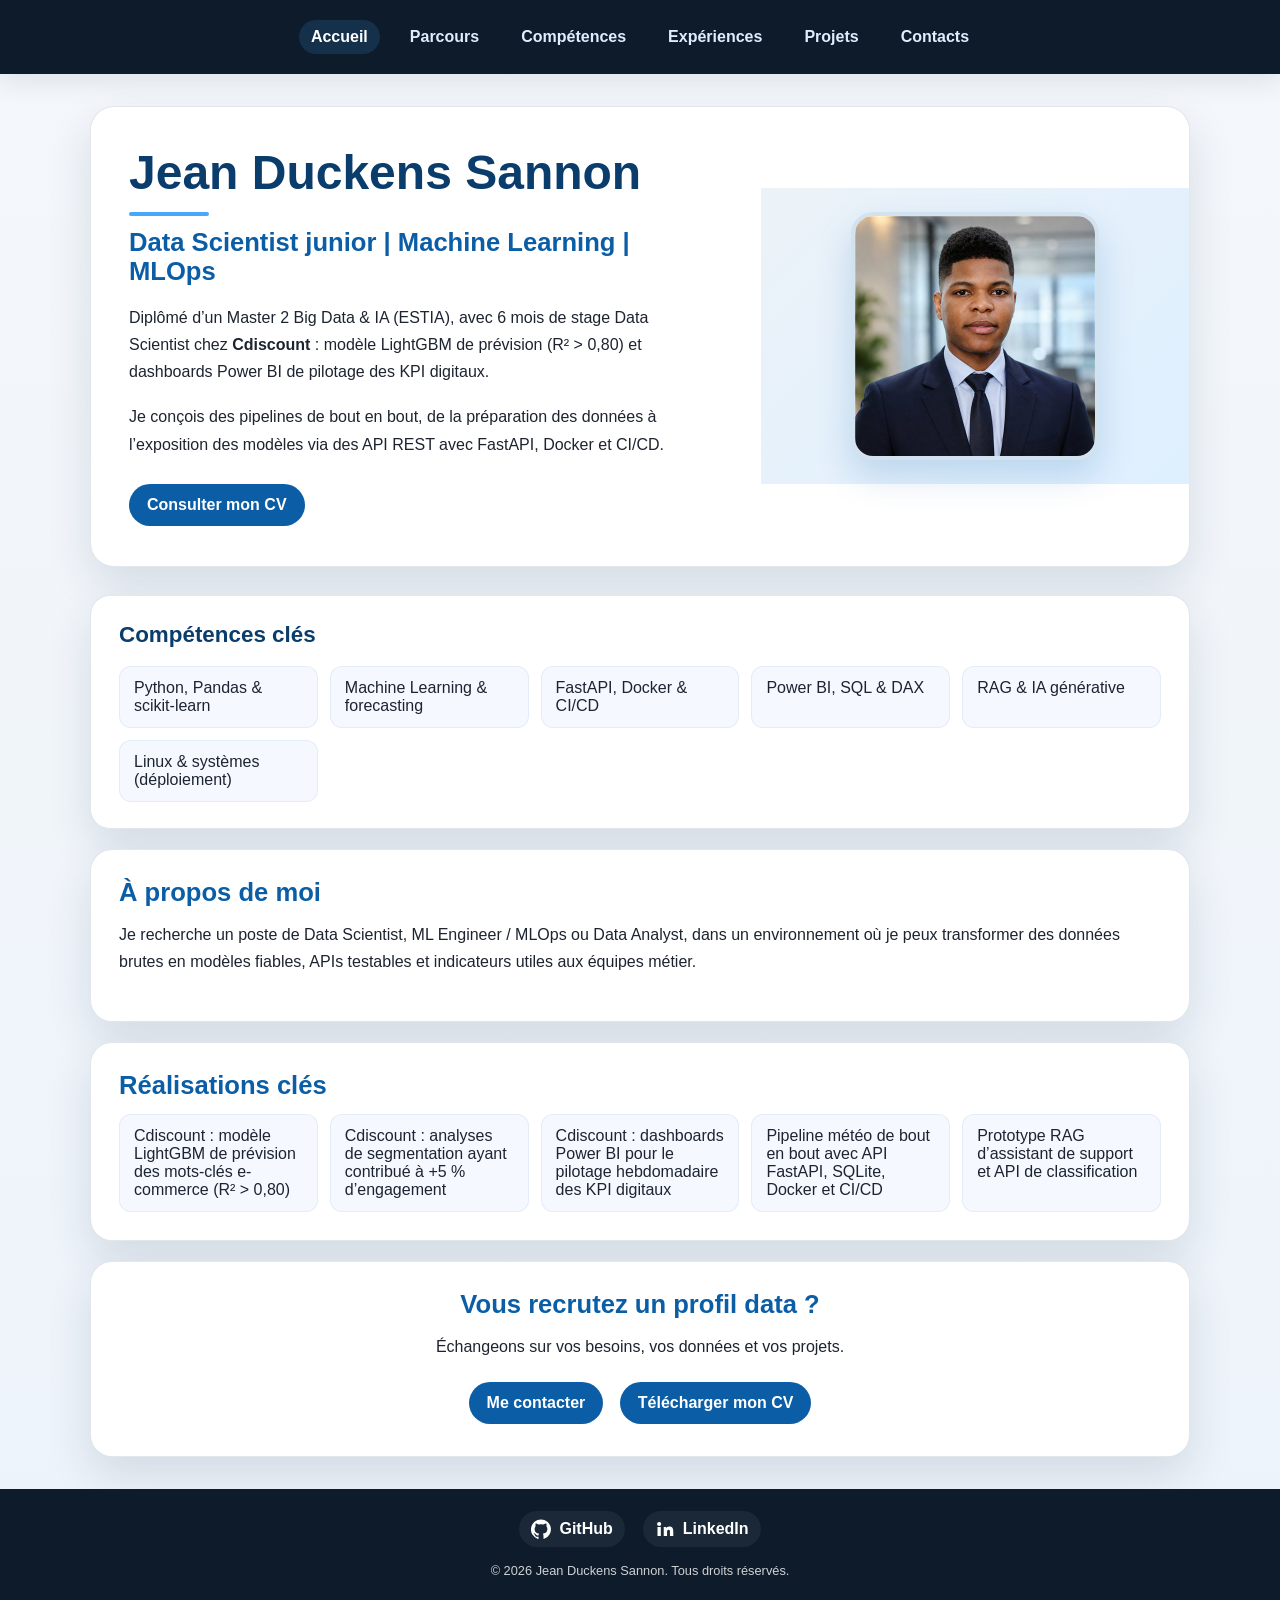
==== commit 5f19619f: "Corrige la page Projets et clarifie le profil Data Scientist junior - Projets : liens et étiquettes " ====
--- a/index.html
+++ b/index.html
@@ -1,13 +1,16 @@
 ﻿<!DOCTYPE html>
 <html lang="fr">
     <head>
-        <title>Jean Duckens Sannon | Data Scientist, ML & MLOps</title>
-        <meta name="description" content="Portfolio de Jean Duckens Sannon, Data Scientist spécialisé en Machine Learning, MLOps, FastAPI, Docker, Power BI et analyse de données." />
-        <meta property="og:title" content="Jean Duckens Sannon | Data Scientist, ML & MLOps" />
-        <meta property="og:description" content="Découvrez mon parcours, mes compétences, mes expériences et mes projets de Data Science et MLOps." />
-        <link rel="stylesheet" href="assets/css/style.css" />
         <meta charset="UTF-8" />
         <meta name="viewport" content="width=device-width, initial-scale=1.0" />
+        <title>Jean Duckens Sannon | Data Scientist junior, ML & MLOps</title>
+        <meta name="description" content="Portfolio de Jean Duckens Sannon, Data Scientist junior (Master Big Data & IA, stage Cdiscount) : Machine Learning, MLOps, FastAPI, Docker, Power BI et analyse de données." />
+        <meta property="og:type" content="website" />
+        <meta property="og:title" content="Jean Duckens Sannon | Data Scientist junior, ML & MLOps" />
+        <meta property="og:description" content="Découvrez mon parcours, mes compétences, mes expériences et mes projets de Data Science et MLOps." />
+        <meta property="og:image" content="assets/images/duc.jpg" />
+        <link rel="icon" href="assets/images/duc.jpg" type="image/jpeg" />
+        <link rel="stylesheet" href="assets/css/style.css" />
     </head>
 
     <body>
@@ -26,42 +29,41 @@
             <section class="hero" aria-labelledby="titre-portfolio">
                 <div class="hero-copy">
                     <h1 id="titre-portfolio">Jean Duckens Sannon</h1>
-                    <h2>Data Scientist | Machine Learning | MLOps</h2>
-                    <p>Data Scientist spécialisé dans l’analyse de données, le Machine Learning et la mise en production de solutions prédictives.</p>
+                    <h2>Data Scientist junior | Machine Learning | MLOps</h2>
+                    <p>Diplômé d’un Master 2 Big Data & IA (ESTIA), avec 6 mois de stage Data Scientist chez <strong>Cdiscount</strong> : modèle LightGBM de prévision (R² &gt; 0,80) et dashboards Power BI de pilotage des KPI digitaux.</p>
                     <p>Je conçois des pipelines de bout en bout, de la préparation des données à l’exposition des modèles via des API REST avec FastAPI, Docker et CI/CD.</p>
                     <a class="hero-link" href="documents/cv.pdf" target="_blank" rel="noopener noreferrer">Consulter mon CV</a>
                 </div>
                 <div class="hero-visual">
-                    <img class="profile-image" src="assets/images/duc.png" alt="Photo de profil" width="110" height="250" />
+                    <img class="profile-image" src="assets/images/duc.jpg" alt="Jean Duckens Sannon" width="240" height="240" />
                 </div>
             </section>
 
             <section class="skills-panel" aria-labelledby="competences-titre">
-                <h3 id="competences-titre">Compétences clés :</h3>
+                <h2 id="competences-titre">Compétences clés</h2>
                 <ul>
                     <li>Python, Pandas & scikit-learn</li>
                     <li>Machine Learning & forecasting</li>
                     <li>FastAPI, Docker & CI/CD</li>
                     <li>Power BI, SQL & DAX</li>
                     <li>RAG & IA générative</li>
-                    <li>Réseaux, Linux & systèmes</li>
+                    <li>Linux & systèmes (déploiement)</li>
                 </ul>
-                <!-- <button id="monBouton">Découvrir mon profil</button> -->
             </section>
 
             <section class="page-card" aria-labelledby="apropos-titre">
                 <h2 id="apropos-titre">À propos de moi</h2>
-                <p>Je recherche une opportunité en Data Science, Machine Learning, MLOps ou Data Analysis, dans un environnement où je peux transformer des données brutes en modèles fiables, APIs testables et indicateurs utiles aux équipes métier.</p>
+                <p>Je recherche un poste de Data Scientist, ML Engineer / MLOps ou Data Analyst, dans un environnement où je peux transformer des données brutes en modèles fiables, APIs testables et indicateurs utiles aux équipes métier.</p>
             </section>
 
             <section class="page-card" aria-labelledby="realisations-titre">
                 <h2 id="realisations-titre">Réalisations clés</h2>
                 <ul>
-                    <li>+5 % d’engagement grâce à la segmentation client</li>
-                    <li>Modèle LightGBM avec un R² supérieur à 0,80</li>
+                    <li>Cdiscount : modèle LightGBM de prévision des mots-clés e-commerce (R² &gt; 0,80)</li>
+                    <li>Cdiscount : analyses de segmentation ayant contribué à +5 % d’engagement</li>
+                    <li>Cdiscount : dashboards Power BI pour le pilotage hebdomadaire des KPI digitaux</li>
                     <li>Pipeline météo de bout en bout avec API FastAPI, SQLite, Docker et CI/CD</li>
-                    <li>Prototypes RAG et classification exposés via des interfaces de test</li>
-                    <li>Dashboards Power BI pour le pilotage des KPI digitaux</li>
+                    <li>Prototype RAG d’assistant de support et API de classification</li>
                 </ul>
             </section>
 
@@ -84,8 +86,7 @@
                     <span>LinkedIn</span>
                 </a>
             </div>
-            <small>&copy; 2026 All rights reserved</small>
+            <small>&copy; 2026 Jean Duckens Sannon. Tous droits réservés.</small>
         </footer>
-        <script src="assets/js/script.js"></script>
     </body>
 </html>
--- a/assets/css/style.css
+++ b/assets/css/style.css
@@ -163,7 +163,7 @@
     margin: 4px 6px;
 }
 
-.skills-panel h3 {
+.skills-panel h2 {
     margin-top: 0;
     color: var(--primary-strong);
     font-size: 1.4rem;
@@ -358,22 +358,10 @@
     text-decoration: underline;
 }
 
-/* Bouton d'action */
-#monBouton {
-    margin-top: 20px;
-    border: none;
-    background: linear-gradient(135deg, var(--accent), var(--primary));
-    color: white;
-    font-weight: 700;
-    padding: 12px 22px;
-    border-radius: 999px;
-    cursor: pointer;
-    transition: transform 0.2s ease, box-shadow 0.2s ease;
-    box-shadow: 0 12px 25px rgba(71, 167, 255, 0.28);
-}
-
-#monBouton:hover {
-    transform: translateY(-1px);
+/* Focus clavier */
+a:focus-visible {
+    outline: 3px solid var(--accent);
+    outline-offset: 3px;
 }
 
 /* Pied de page */
@@ -474,4 +462,14 @@
     to {
         width: 80px;
     }
+}
+
+/* Respect des préférences de mouvement réduit */
+@media (prefers-reduced-motion: reduce) {
+    *,
+    *::before,
+    *::after {
+        animation: none !important;
+        transition: none !important;
+    }
 }
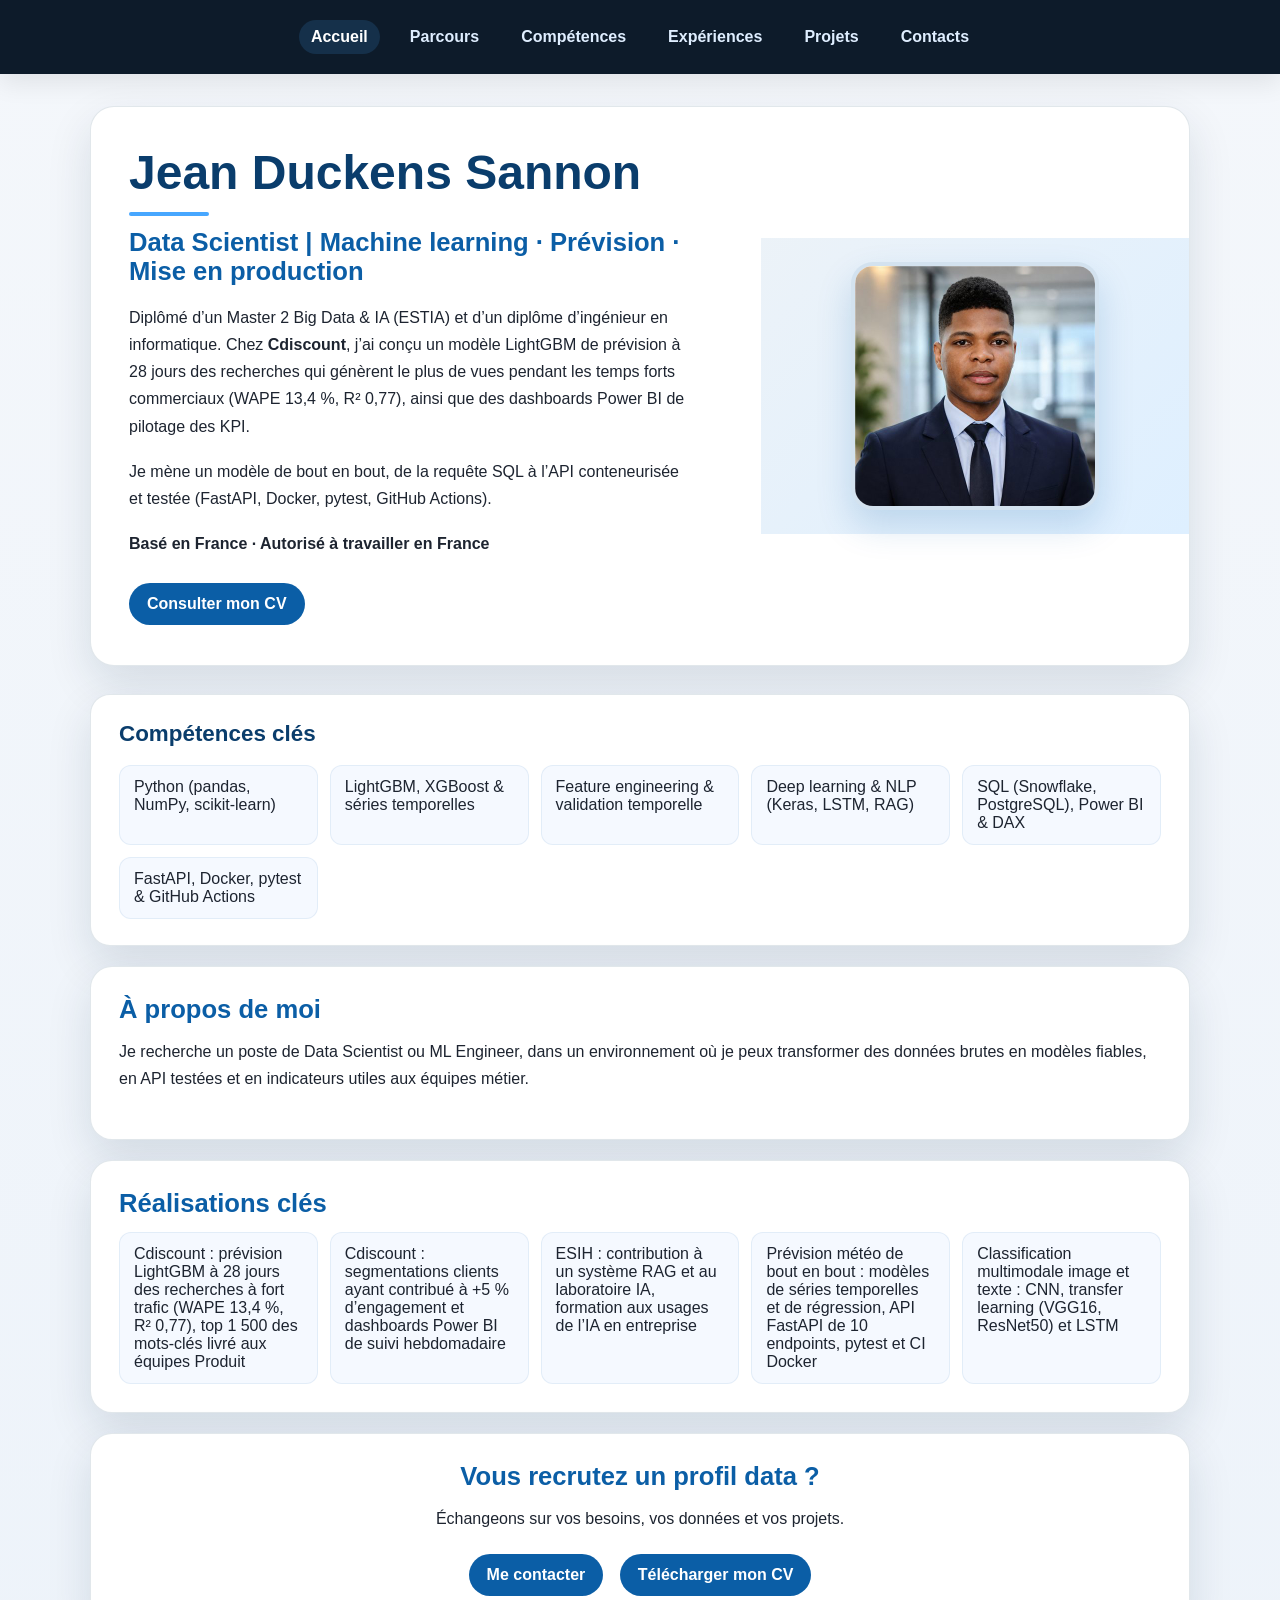
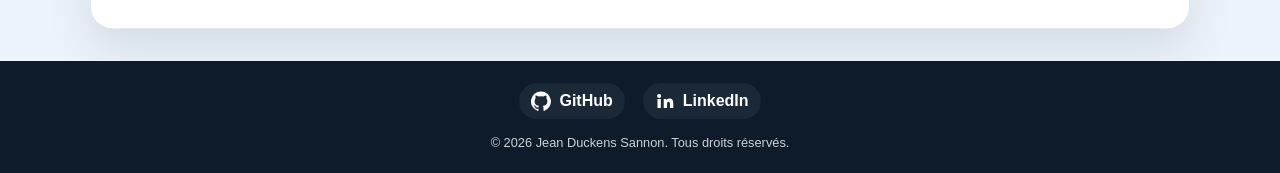
==== commit 8d8f59ff: "Aligne le portfolio sur le nouveau CV Data Scientist - Corrige les résultats Cdiscount (WAPE 13,4 %," ====
--- a/index.html
+++ b/index.html
@@ -3,10 +3,10 @@
     <head>
         <meta charset="UTF-8" />
         <meta name="viewport" content="width=device-width, initial-scale=1.0" />
-        <title>Jean Duckens Sannon | Data Scientist junior, ML & MLOps</title>
-        <meta name="description" content="Portfolio de Jean Duckens Sannon, Data Scientist junior (Master Big Data & IA, stage Cdiscount) : Machine Learning, MLOps, FastAPI, Docker, Power BI et analyse de données." />
+        <title>Jean Duckens Sannon | Data Scientist, Machine Learning & prévision</title>
+        <meta name="description" content="Portfolio de Jean Duckens Sannon, Data Scientist (Master 2 Big Data & IA, ESTIA ; expérience Cdiscount) : machine learning, prévision, mise en production avec FastAPI, Docker et CI/CD, Power BI." />
         <meta property="og:type" content="website" />
-        <meta property="og:title" content="Jean Duckens Sannon | Data Scientist junior, ML & MLOps" />
+        <meta property="og:title" content="Jean Duckens Sannon | Data Scientist, Machine Learning & prévision" />
         <meta property="og:description" content="Découvrez mon parcours, mes compétences, mes expériences et mes projets de Data Science et MLOps." />
         <meta property="og:image" content="assets/images/duc.jpg" />
         <link rel="icon" href="assets/images/duc.jpg" type="image/jpeg" />
@@ -29,10 +29,11 @@
             <section class="hero" aria-labelledby="titre-portfolio">
                 <div class="hero-copy">
                     <h1 id="titre-portfolio">Jean Duckens Sannon</h1>
-                    <h2>Data Scientist junior | Machine Learning | MLOps</h2>
-                    <p>Diplômé d’un Master 2 Big Data & IA (ESTIA), avec 6 mois de stage Data Scientist chez <strong>Cdiscount</strong> : modèle LightGBM de prévision (R² &gt; 0,80) et dashboards Power BI de pilotage des KPI digitaux.</p>
-                    <p>Je conçois des pipelines de bout en bout, de la préparation des données à l’exposition des modèles via des API REST avec FastAPI, Docker et CI/CD.</p>
-                    <a class="hero-link" href="documents/cv.pdf" target="_blank" rel="noopener noreferrer">Consulter mon CV</a>
+                    <h2>Data Scientist | Machine learning · Prévision · Mise en production</h2>
+                    <p>Diplômé d’un Master 2 Big Data & IA (ESTIA) et d’un diplôme d’ingénieur en informatique. Chez <strong>Cdiscount</strong>, j’ai conçu un modèle LightGBM de prévision à 28 jours des recherches qui génèrent le plus de vues pendant les temps forts commerciaux (WAPE 13,4 %, R² 0,77), ainsi que des dashboards Power BI de pilotage des KPI.</p>
+                    <p>Je mène un modèle de bout en bout, de la requête SQL à l’API conteneurisée et testée (FastAPI, Docker, pytest, GitHub Actions).</p>
+                    <p><strong>Basé en France · Autorisé à travailler en France</strong></p>
+                    <a class="hero-link" href="documents/CV_Jean_Duckens_Sannon_Data_Scientist_bst.pdf" target="_blank" rel="noopener noreferrer">Consulter mon CV</a>
                 </div>
                 <div class="hero-visual">
                     <img class="profile-image" src="assets/images/duc.jpg" alt="Jean Duckens Sannon" width="240" height="240" />
@@ -42,28 +43,28 @@
             <section class="skills-panel" aria-labelledby="competences-titre">
                 <h2 id="competences-titre">Compétences clés</h2>
                 <ul>
-                    <li>Python, Pandas & scikit-learn</li>
-                    <li>Machine Learning & forecasting</li>
-                    <li>FastAPI, Docker & CI/CD</li>
-                    <li>Power BI, SQL & DAX</li>
-                    <li>RAG & IA générative</li>
-                    <li>Linux & systèmes (déploiement)</li>
+                    <li>Python (pandas, NumPy, scikit-learn)</li>
+                    <li>LightGBM, XGBoost & séries temporelles</li>
+                    <li>Feature engineering & validation temporelle</li>
+                    <li>Deep learning & NLP (Keras, LSTM, RAG)</li>
+                    <li>SQL (Snowflake, PostgreSQL), Power BI & DAX</li>
+                    <li>FastAPI, Docker, pytest & GitHub Actions</li>
                 </ul>
             </section>
 
             <section class="page-card" aria-labelledby="apropos-titre">
                 <h2 id="apropos-titre">À propos de moi</h2>
-                <p>Je recherche un poste de Data Scientist, ML Engineer / MLOps ou Data Analyst, dans un environnement où je peux transformer des données brutes en modèles fiables, APIs testables et indicateurs utiles aux équipes métier.</p>
+                <p>Je recherche un poste de Data Scientist ou ML Engineer, dans un environnement où je peux transformer des données brutes en modèles fiables, en API testées et en indicateurs utiles aux équipes métier.</p>
             </section>
 
             <section class="page-card" aria-labelledby="realisations-titre">
                 <h2 id="realisations-titre">Réalisations clés</h2>
                 <ul>
-                    <li>Cdiscount : modèle LightGBM de prévision des mots-clés e-commerce (R² &gt; 0,80)</li>
-                    <li>Cdiscount : analyses de segmentation ayant contribué à +5 % d’engagement</li>
-                    <li>Cdiscount : dashboards Power BI pour le pilotage hebdomadaire des KPI digitaux</li>
-                    <li>Pipeline météo de bout en bout avec API FastAPI, SQLite, Docker et CI/CD</li>
-                    <li>Prototype RAG d’assistant de support et API de classification</li>
+                    <li>Cdiscount : prévision LightGBM à 28 jours des recherches à fort trafic (WAPE 13,4 %, R² 0,77), top 1 500 des mots-clés livré aux équipes Produit</li>
+                    <li>Cdiscount : segmentations clients ayant contribué à +5 % d’engagement et dashboards Power BI de suivi hebdomadaire</li>
+                    <li>ESIH : contribution à un système RAG et au laboratoire IA, formation aux usages de l’IA en entreprise</li>
+                    <li>Prévision météo de bout en bout : modèles de séries temporelles et de régression, API FastAPI de 10 endpoints, pytest et CI Docker</li>
+                    <li>Classification multimodale image et texte : CNN, transfer learning (VGG16, ResNet50) et LSTM</li>
                 </ul>
             </section>
 
@@ -71,7 +72,7 @@
                 <h2 id="cta-titre">Vous recrutez un profil data ?</h2>
                 <p>Échangeons sur vos besoins, vos données et vos projets.</p>
                 <a class="hero-link" href="pages/contacts.html">Me contacter</a>
-                <a class="hero-link" href="documents/cv.pdf" target="_blank" rel="noopener noreferrer">Télécharger mon CV</a>
+                <a class="hero-link" href="documents/CV_Jean_Duckens_Sannon_Data_Scientist_bst.pdf" target="_blank" rel="noopener noreferrer">Télécharger mon CV</a>
             </section>
         </main>
 
--- a/assets/css/style.css
+++ b/assets/css/style.css
@@ -224,6 +224,20 @@
     color: var(--primary-strong);
 }
 
+.timeline-item ul {
+    list-style: disc;
+    display: block;
+    padding-left: 20px;
+}
+
+.timeline-item ul li {
+    background: none;
+    border: 0;
+    padding: 0;
+    margin-bottom: 6px;
+    font-weight: 400;
+}
+
 .project-card-featured {
     background: linear-gradient(135deg, #eef7ff 0%, #ffffff 100%);
 }
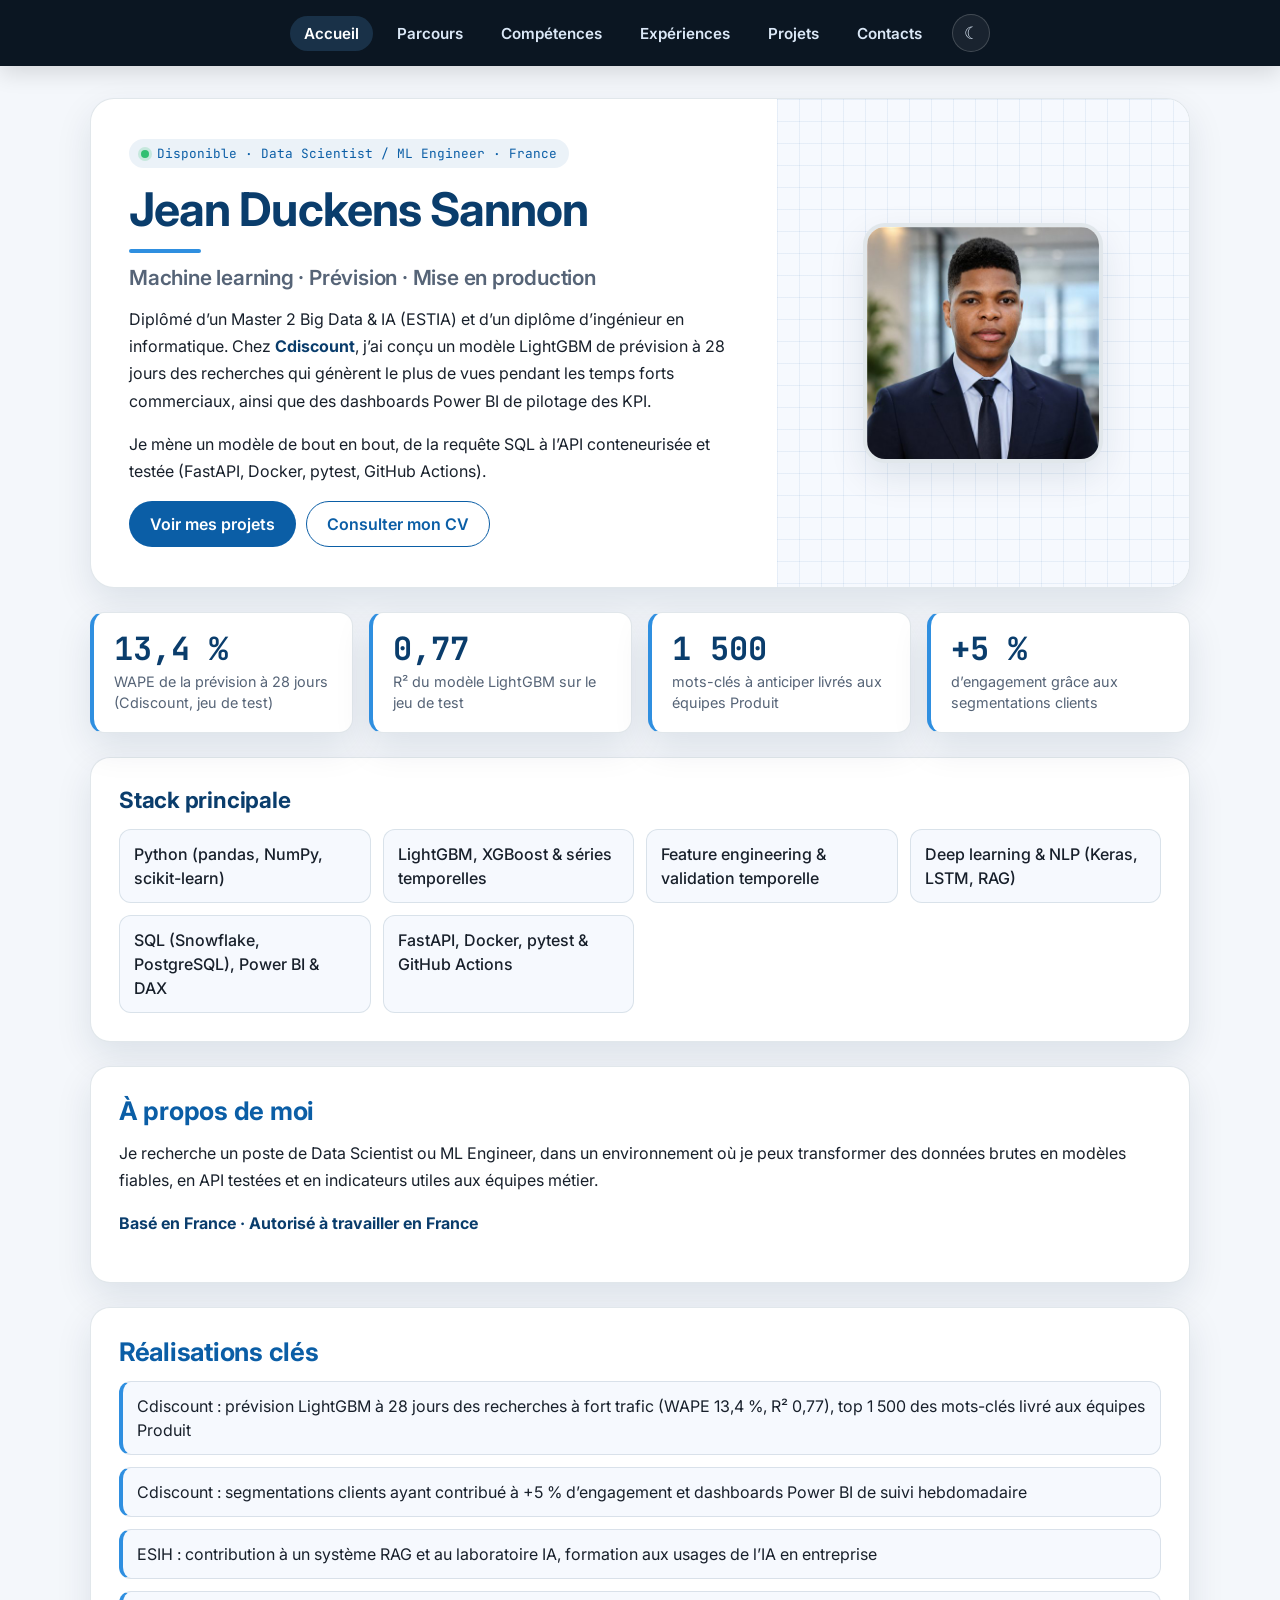
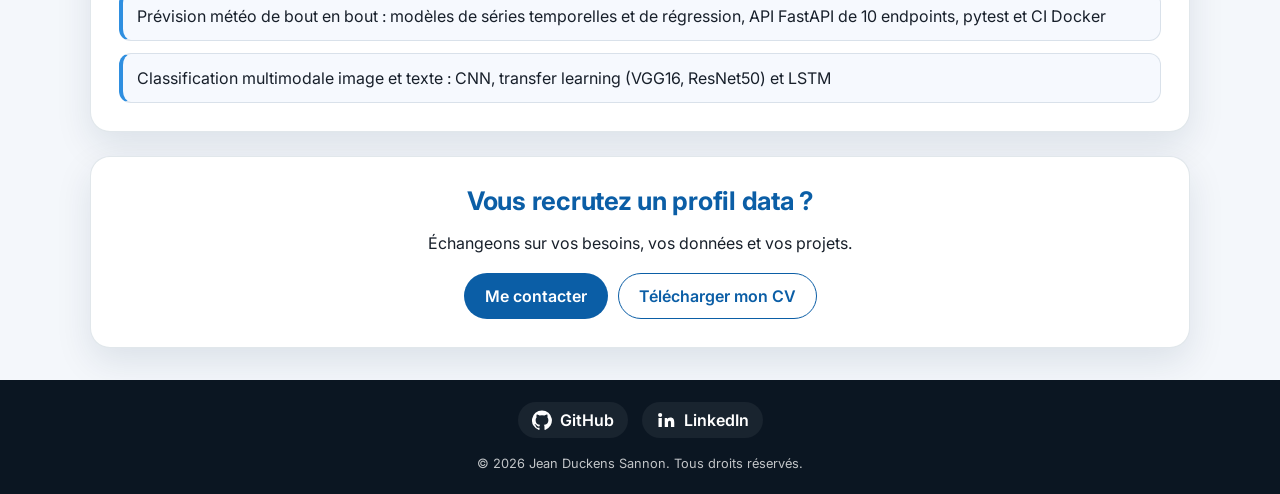
==== commit 022f7d52: "Optimisation et modification du code" ====
--- a/index.html
+++ b/index.html
@@ -5,12 +5,37 @@
         <meta name="viewport" content="width=device-width, initial-scale=1.0" />
         <title>Jean Duckens Sannon | Data Scientist, Machine Learning & prévision</title>
         <meta name="description" content="Portfolio de Jean Duckens Sannon, Data Scientist (Master 2 Big Data & IA, ESTIA ; expérience Cdiscount) : machine learning, prévision, mise en production avec FastAPI, Docker et CI/CD, Power BI." />
+        <meta name="theme-color" content="#0b1622" />
         <meta property="og:type" content="website" />
         <meta property="og:title" content="Jean Duckens Sannon | Data Scientist, Machine Learning & prévision" />
         <meta property="og:description" content="Découvrez mon parcours, mes compétences, mes expériences et mes projets de Data Science et MLOps." />
         <meta property="og:image" content="assets/images/duc.jpg" />
         <link rel="icon" href="assets/images/duc.jpg" type="image/jpeg" />
+        <link rel="preconnect" href="https://fonts.googleapis.com" />
+        <link rel="preconnect" href="https://fonts.gstatic.com" crossorigin />
+        <link rel="stylesheet" href="https://fonts.googleapis.com/css2?family=Inter:wght@400;500;600;700&family=JetBrains+Mono:wght@500;700&display=swap" />
         <link rel="stylesheet" href="assets/css/style.css" />
+        <script>try { var t = localStorage.getItem('theme'); if (t) document.documentElement.setAttribute('data-theme', t); } catch (e) {}</script>
+        <script src="assets/js/main.js" defer></script>
+        <script type="application/ld+json">
+        {
+            "@context": "https://schema.org",
+            "@type": "Person",
+            "name": "Jean Duckens Sannon",
+            "jobTitle": "Data Scientist",
+            "email": "mailto:sannonjeanduckens@gmail.com",
+            "address": { "@type": "PostalAddress", "addressCountry": "FR" },
+            "alumniOf": [
+                { "@type": "CollegeOrUniversity", "name": "ESTIA" },
+                { "@type": "CollegeOrUniversity", "name": "ESIH" }
+            ],
+            "knowsAbout": ["Machine learning", "Prévision de séries temporelles", "LightGBM", "Python", "SQL", "FastAPI", "Docker", "Power BI", "RAG"],
+            "sameAs": [
+                "https://github.com/grayhacked",
+                "https://www.linkedin.com/in/jean-duckens-sannon"
+            ]
+        }
+        </script>
     </head>
 
     <body>
@@ -28,20 +53,45 @@
         <main>
             <section class="hero" aria-labelledby="titre-portfolio">
                 <div class="hero-copy">
+                    <span class="eyebrow">Disponible · Data Scientist / ML Engineer · France</span>
                     <h1 id="titre-portfolio">Jean Duckens Sannon</h1>
-                    <h2>Data Scientist | Machine learning · Prévision · Mise en production</h2>
-                    <p>Diplômé d’un Master 2 Big Data & IA (ESTIA) et d’un diplôme d’ingénieur en informatique. Chez <strong>Cdiscount</strong>, j’ai conçu un modèle LightGBM de prévision à 28 jours des recherches qui génèrent le plus de vues pendant les temps forts commerciaux (WAPE 13,4 %, R² 0,77), ainsi que des dashboards Power BI de pilotage des KPI.</p>
+                    <h2>Machine learning · Prévision · Mise en production</h2>
+                    <p>Diplômé d’un Master 2 Big Data & IA (ESTIA) et d’un diplôme d’ingénieur en informatique. Chez <strong>Cdiscount</strong>, j’ai conçu un modèle LightGBM de prévision à 28 jours des recherches qui génèrent le plus de vues pendant les temps forts commerciaux, ainsi que des dashboards Power BI de pilotage des KPI.</p>
                     <p>Je mène un modèle de bout en bout, de la requête SQL à l’API conteneurisée et testée (FastAPI, Docker, pytest, GitHub Actions).</p>
-                    <p><strong>Basé en France · Autorisé à travailler en France</strong></p>
-                    <a class="hero-link" href="documents/CV_Jean_Duckens_Sannon_Data_Scientist_bst.pdf" target="_blank" rel="noopener noreferrer">Consulter mon CV</a>
+                    <div class="hero-actions">
+                        <a class="hero-link" href="pages/projets.html">Voir mes projets</a>
+                        <a class="hero-link hero-link-ghost" href="documents/CV_Jean_Duckens_Sannon_Data_Scientist_bst.pdf" target="_blank" rel="noopener noreferrer">Consulter mon CV</a>
+                    </div>
                 </div>
                 <div class="hero-visual">
                     <img class="profile-image" src="assets/images/duc.jpg" alt="Jean Duckens Sannon" width="240" height="240" />
                 </div>
             </section>
 
+            <section aria-labelledby="resultats-titre">
+                <h2 id="resultats-titre" class="visually-hidden">Résultats chiffrés</h2>
+                <ul class="metrics">
+                    <li>
+                        <span class="metric-value">13,4 %</span>
+                        <span class="metric-label">WAPE de la prévision à 28 jours (Cdiscount, jeu de test)</span>
+                    </li>
+                    <li>
+                        <span class="metric-value">0,77</span>
+                        <span class="metric-label">R² du modèle LightGBM sur le jeu de test</span>
+                    </li>
+                    <li>
+                        <span class="metric-value">1 500</span>
+                        <span class="metric-label">mots-clés à anticiper livrés aux équipes Produit</span>
+                    </li>
+                    <li>
+                        <span class="metric-value">+5 %</span>
+                        <span class="metric-label">d’engagement grâce aux segmentations clients</span>
+                    </li>
+                </ul>
+            </section>
+
             <section class="skills-panel" aria-labelledby="competences-titre">
-                <h2 id="competences-titre">Compétences clés</h2>
+                <h2 id="competences-titre">Stack principale</h2>
                 <ul>
                     <li>Python (pandas, NumPy, scikit-learn)</li>
                     <li>LightGBM, XGBoost & séries temporelles</li>
@@ -55,11 +105,12 @@
             <section class="page-card" aria-labelledby="apropos-titre">
                 <h2 id="apropos-titre">À propos de moi</h2>
                 <p>Je recherche un poste de Data Scientist ou ML Engineer, dans un environnement où je peux transformer des données brutes en modèles fiables, en API testées et en indicateurs utiles aux équipes métier.</p>
+                <p><strong>Basé en France · Autorisé à travailler en France</strong></p>
             </section>
 
             <section class="page-card" aria-labelledby="realisations-titre">
                 <h2 id="realisations-titre">Réalisations clés</h2>
-                <ul>
+                <ul class="list-stack">
                     <li>Cdiscount : prévision LightGBM à 28 jours des recherches à fort trafic (WAPE 13,4 %, R² 0,77), top 1 500 des mots-clés livré aux équipes Produit</li>
                     <li>Cdiscount : segmentations clients ayant contribué à +5 % d’engagement et dashboards Power BI de suivi hebdomadaire</li>
                     <li>ESIH : contribution à un système RAG et au laboratoire IA, formation aux usages de l’IA en entreprise</li>
@@ -71,8 +122,10 @@
             <section class="page-card recruiter-cta" aria-labelledby="cta-titre">
                 <h2 id="cta-titre">Vous recrutez un profil data ?</h2>
                 <p>Échangeons sur vos besoins, vos données et vos projets.</p>
-                <a class="hero-link" href="pages/contacts.html">Me contacter</a>
-                <a class="hero-link" href="documents/CV_Jean_Duckens_Sannon_Data_Scientist_bst.pdf" target="_blank" rel="noopener noreferrer">Télécharger mon CV</a>
+                <div class="hero-actions">
+                    <a class="hero-link" href="pages/contacts.html">Me contacter</a>
+                    <a class="hero-link hero-link-ghost" href="documents/CV_Jean_Duckens_Sannon_Data_Scientist_bst.pdf" target="_blank" rel="noopener noreferrer">Télécharger mon CV</a>
+                </div>
             </section>
         </main>
 
--- a/assets/css/style.css
+++ b/assets/css/style.css
@@ -1,15 +1,86 @@
-﻿/* Base du portfolio */
+﻿/* =========================================================
+   Portfolio Jean Duckens Sannon — Data Scientist
+   Thème clair / sombre piloté par des variables CSS
+   ========================================================= */
+
 :root {
     --bg: #f4f7fb;
     --bg-panel: #ffffff;
-    --nav: #0d1b2a;
+    --bg-soft: #f6f9fe;
+    --nav: #0b1622;
+    --nav-text: #dbe8f7;
     --primary: #0b5ea6;
     --primary-strong: #0a3d6c;
-    --accent: #47a7ff;
-    --text: #1d2430;
-    --muted: #5f6f81;
+    --accent: #2f8fe0;
+    --btn: #0b5ea6;
+    --btn-hover: #0a3d6c;
+    --btn-text: #ffffff;
+    --text: #18202b;
+    --muted: #566477;
     --border: rgba(15, 56, 92, 0.12);
-    --shadow: 0 18px 45px rgba(11, 41, 69, 0.12);
+    --grid-line: rgba(11, 94, 166, 0.07);
+    --chip-bg: rgba(11, 94, 166, 0.08);
+    --chip-text: #0a3d6c;
+    --shadow: 0 14px 36px rgba(11, 41, 69, 0.10);
+
+    --font-sans: 'Inter', 'Segoe UI', system-ui, -apple-system, sans-serif;
+    --font-mono: 'JetBrains Mono', ui-monospace, 'Cascadia Code', Consolas, monospace;
+    --radius: 20px;
+
+    color-scheme: light;
+}
+
+@media (prefers-color-scheme: dark) {
+    :root:not([data-theme="light"]) {
+        --bg: #0a1119;
+        --bg-panel: #101a26;
+        --bg-soft: #14202f;
+        --nav: #060c13;
+        --nav-text: #cfdcec;
+        --primary: #5aa9f0;
+        --primary-strong: #9ccbff;
+        --accent: #5aa9f0;
+        --btn: #1f6fc0;
+        --btn-hover: #2b82dc;
+        --btn-text: #ffffff;
+        --text: #e2e8f0;
+        --muted: #95a3b6;
+        --border: rgba(140, 180, 230, 0.14);
+        --grid-line: rgba(140, 190, 255, 0.06);
+        --chip-bg: rgba(90, 169, 240, 0.12);
+        --chip-text: #b6d8ff;
+        --shadow: 0 14px 36px rgba(0, 0, 0, 0.35);
+        color-scheme: dark;
+    }
+}
+
+:root[data-theme="dark"] {
+    --bg: #0a1119;
+    --bg-panel: #101a26;
+    --bg-soft: #14202f;
+    --nav: #060c13;
+    --nav-text: #cfdcec;
+    --primary: #5aa9f0;
+    --primary-strong: #9ccbff;
+    --accent: #5aa9f0;
+    --btn: #1f6fc0;
+    --btn-hover: #2b82dc;
+    --btn-text: #ffffff;
+    --text: #e2e8f0;
+    --muted: #95a3b6;
+    --border: rgba(140, 180, 230, 0.14);
+    --grid-line: rgba(140, 190, 255, 0.06);
+    --chip-bg: rgba(90, 169, 240, 0.12);
+    --chip-text: #b6d8ff;
+    --shadow: 0 14px 36px rgba(0, 0, 0, 0.35);
+    color-scheme: dark;
+}
+
+/* ---------- Base ---------- */
+*,
+*::before,
+*::after {
+    box-sizing: border-box;
 }
 
 html, body {
@@ -18,13 +89,18 @@
 }
 
 body {
-    font-family: 'Segoe UI', Tahoma, Geneva, Verdana, sans-serif;
-    background: linear-gradient(180deg, var(--bg) 0%, #edf3fa 100%);
+    font-family: var(--font-sans);
+    background-color: var(--bg);
     color: var(--text);
-    margin: 0;
     min-height: 100vh;
     display: flex;
     flex-direction: column;
+    -webkit-font-smoothing: antialiased;
+}
+
+img {
+    max-width: 100%;
+    height: auto;
 }
 
 main {
@@ -33,60 +109,150 @@
     margin: 32px auto;
 }
 
-/* Navigation */
+h1 {
+    color: var(--primary-strong);
+    margin: 0 0 12px;
+    font-size: clamp(2rem, 4vw, 2.9rem);
+    line-height: 1.1;
+    letter-spacing: -0.02em;
+}
+
+h1::after {
+    content: '';
+    display: block;
+    width: 72px;
+    height: 4px;
+    background: var(--accent);
+    border-radius: 2px;
+    margin-top: 14px;
+    animation: expandWidth 0.8s ease-out;
+}
+
+h2 {
+    color: var(--primary);
+    margin: 0 0 16px;
+    font-size: clamp(1.2rem, 2vw, 1.6rem);
+    letter-spacing: -0.01em;
+}
+
+h3 {
+    letter-spacing: -0.01em;
+}
+
+p {
+    color: var(--text);
+    line-height: 1.7;
+    margin: 0 0 16px;
+}
+
+strong {
+    color: var(--primary-strong);
+}
+
+/* ---------- Navigation ---------- */
 header {
     position: sticky;
     top: 0;
     z-index: 1000;
     background-color: var(--nav);
+    box-shadow: 0 8px 22px rgba(0, 0, 0, 0.12);
 }
 
 nav {
     display: flex;
-    gap: 18px;
+    gap: 10px;
     align-items: center;
     justify-content: center;
-    background-color: var(--nav);
-    padding: 20px 18px;
+    padding: 14px 16px;
     flex-wrap: wrap;
-    box-shadow: 0 10px 25px rgba(0, 0, 0, 0.08);
 }
 
 nav a {
     text-decoration: none;
-    color: #dfeeff;
+    color: var(--nav-text);
     font-weight: 600;
-    padding: 8px 12px;
+    font-size: 0.95rem;
+    padding: 8px 14px;
     border-radius: 999px;
     transition: background 0.2s ease, color 0.2s ease;
 }
 
 nav a:hover,
 nav a[aria-current="page"] {
-    background: rgba(71, 167, 255, 0.15);
-    color: white;
-}
-
-/* Contenu principal */
+    background: rgba(90, 169, 240, 0.18);
+    color: #ffffff;
+}
+
+.theme-toggle {
+    margin-left: 6px;
+    width: 38px;
+    height: 38px;
+    display: inline-grid;
+    place-items: center;
+    border-radius: 999px;
+    border: 1px solid rgba(255, 255, 255, 0.18);
+    background: rgba(255, 255, 255, 0.06);
+    color: var(--nav-text);
+    font-size: 1.05rem;
+    cursor: pointer;
+}
+
+.theme-toggle:hover {
+    background: rgba(90, 169, 240, 0.18);
+}
+
+/* ---------- Hero ---------- */
 .hero {
     display: grid;
-    grid-template-columns: 1.2fr 0.8fr;
-    gap: 28px;
-    align-items: center;
+    grid-template-columns: 1.25fr 0.75fr;
     background: var(--bg-panel);
     border: 1px solid var(--border);
     border-radius: 24px;
     box-shadow: var(--shadow);
     overflow: hidden;
+    animation: fadeInUp 0.7s ease-out;
 }
 
 .hero-copy {
     padding: 40px 38px;
 }
 
+.hero-copy h2 {
+    font-size: clamp(1.05rem, 1.8vw, 1.3rem);
+    color: var(--muted);
+    font-weight: 600;
+}
+
+.eyebrow {
+    display: inline-flex;
+    align-items: center;
+    gap: 8px;
+    font-family: var(--font-mono);
+    font-size: 0.8rem;
+    color: var(--primary);
+    background: var(--chip-bg);
+    border-radius: 999px;
+    padding: 6px 12px;
+    margin-bottom: 16px;
+}
+
+.eyebrow::before {
+    content: '';
+    width: 8px;
+    height: 8px;
+    border-radius: 50%;
+    background: #2fbf71;
+    box-shadow: 0 0 0 3px rgba(47, 191, 113, 0.2);
+}
+
+/* Fond "papier millimétré" : clin d'œil aux graphiques */
 .hero-visual {
     padding: 24px;
-    background: linear-gradient(135deg, rgba(11, 94, 166, 0.08), rgba(71, 167, 255, 0.18));
+    background-color: var(--bg-soft);
+    background-image:
+        linear-gradient(var(--grid-line) 1px, transparent 1px),
+        linear-gradient(90deg, var(--grid-line) 1px, transparent 1px);
+    background-size: 22px 22px;
     display: flex;
     align-items: center;
     justify-content: center;
@@ -95,9 +261,9 @@
 .profile-image {
     width: min(240px, 100%);
     border-radius: 22px;
-    border: 4px solid rgba(11, 94, 166, 0.18);
-    box-shadow: 0 16px 35px rgba(11, 94, 166, 0.18);
-    background: white;
+    border: 4px solid var(--border);
+    box-shadow: var(--shadow);
+    background: var(--bg-panel);
 }
 
 .image-link {
@@ -110,78 +276,143 @@
     transform: scale(1.03);
 }
 
-h1 {
-    color: var(--primary-strong);
-    margin: 0 0 12px;
-    font-size: clamp(2.1rem, 4vw, 3rem);
-    line-height: 1.1;
-}
-
-h2 {
-    color: var(--primary);
-    margin: 0 0 18px;
-    font-size: clamp(1.2rem, 2vw, 1.8rem);
-}
-
-p {
-    color: var(--text);
-    line-height: 1.7;
-    margin: 0 0 18px;
+.hero-actions {
+    display: flex;
+    flex-wrap: wrap;
+    gap: 10px;
+    margin-top: 8px;
 }
 
 .hero-link {
     display: inline-block;
-    padding: 12px 18px;
-    background: var(--primary);
-    color: white;
+    padding: 12px 20px;
+    background: var(--btn);
+    color: var(--btn-text);
     text-decoration: none;
     border-radius: 999px;
     font-weight: 600;
-    margin-top: 8px;
+    border: 1px solid transparent;
     transition: transform 0.2s ease, background 0.2s ease;
 }
 
 .hero-link:hover {
-    background: var(--primary-strong);
+    background: var(--btn-hover);
     transform: translateY(-1px);
 }
 
-.skills-panel {
-    margin-top: 28px;
+.hero-link-ghost {
+    background: transparent;
+    color: var(--primary);
+    border-color: var(--primary);
+}
+
+.hero-link-ghost:hover {
+    background: var(--chip-bg);
+}
+
+/* ---------- Indicateurs clés (KPI) ---------- */
+.metrics {
+    display: grid;
+    grid-template-columns: repeat(auto-fit, minmax(190px, 1fr));
+    gap: 16px;
+    margin-top: 24px;
+    padding: 0;
+    list-style: none;
+}
+
+.metrics > li,
+.metric {
     background: var(--bg-panel);
     border: 1px solid var(--border);
-    border-radius: 20px;
+    border-left: 4px solid var(--accent);
+    border-radius: 14px;
+    padding: 18px 20px;
     box-shadow: var(--shadow);
-    padding: 26px 28px;
-}
-
-.recruiter-cta {
-    text-align: center;
-}
-
-.recruiter-cta .hero-link {
-    margin: 4px 6px;
-}
-
-.skills-panel h2 {
-    margin-top: 0;
+    display: flex;
+    flex-direction: column;
+    gap: 6px;
+    font-weight: 400;
+}
+
+.metric-value {
+    font-family: var(--font-mono);
+    font-size: clamp(1.6rem, 3vw, 2rem);
+    font-weight: 700;
     color: var(--primary-strong);
-    font-size: 1.4rem;
-}
-
-/* Cartes de contenu pour les pages secondaires */
-.page-shell {
-    display: grid;
-    gap: 28px;
-}
-
+    font-variant-numeric: tabular-nums;
+    line-height: 1.1;
+}
+
+.metric-label {
+    color: var(--muted);
+    font-size: 0.9rem;
+    line-height: 1.45;
+}
+
+/* Variante compacte dans une carte projet */
+.metrics-compact {
+    margin: 14px 0 0;
+    grid-template-columns: repeat(auto-fit, minmax(110px, 1fr));
+    gap: 10px;
+}
+
+.metrics-compact > li {
+    box-shadow: none;
+    padding: 12px 14px;
+}
+
+.metrics-compact .metric-value {
+    font-size: 1.35rem;
+}
+
+/* ---------- Puces techniques ---------- */
+.tags {
+    display: flex;
+    flex-wrap: wrap;
+    gap: 6px;
+    list-style: none;
+    padding: 0;
+    margin: 0 0 12px;
+}
+
+.tags li {
+    font-family: var(--font-mono);
+    font-size: 0.75rem;
+    font-weight: 500;
+    color: var(--chip-text);
+    background: var(--chip-bg);
+    border: 0;
+    border-radius: 6px;
+    padding: 4px 8px;
+}
+
+/* ---------- Cartes ---------- */
+.skills-panel,
 .page-card {
     background: var(--bg-panel);
     border: 1px solid var(--border);
-    border-radius: 22px;
+    border-radius: var(--radius);
     box-shadow: var(--shadow);
     padding: 28px;
-    margin-top: 20px;
+    margin-top: 24px;
+}
+
+.skills-panel h2 {
+    color: var(--primary-strong);
+    font-size: 1.4rem;
+}
+
+.recruiter-cta {
+    text-align: center;
+}
+
+.recruiter-cta .hero-actions {
+    justify-content: center;
+}
+
+.page-shell {
+    display: grid;
+    gap: 4px;
 }
 
 .page-card h1 {
@@ -201,18 +432,39 @@
 .project-card,
 .contact-card {
     border: 1px solid var(--border);
-    background: #f8fbff;
+    background: var(--bg-soft);
     border-radius: 16px;
-    padding: 18px 20px;
+    padding: 20px 22px;
     min-width: 0;
+}
+
+.timeline-item {
+    border-left: 4px solid var(--accent);
+}
+
+.project-card {
+    display: flex;
+    flex-direction: column;
+    transition: transform 0.2s ease, box-shadow 0.2s ease, border-color 0.2s ease;
+}
+
+.project-card:hover {
+    transform: translateY(-3px);
+    border-color: var(--accent);
+    box-shadow: var(--shadow);
 }
 
 .project-grid,
 .contact-grid,
 .doc-grid {
     display: grid;
-    grid-template-columns: repeat(auto-fit, minmax(220px, 1fr));
+    grid-template-columns: repeat(auto-fit, minmax(min(260px, 100%), 1fr));
     gap: 18px;
+}
+
+/* Cartes projet plus larges : 2 par ligne sur desktop */
+.project-grid {
+    grid-template-columns: repeat(auto-fit, minmax(min(340px, 100%), 1fr));
 }
 
 .project-card h3,
@@ -236,10 +488,16 @@
     padding: 0;
     margin-bottom: 6px;
     font-weight: 400;
+    line-height: 1.6;
 }
 
 .project-card-featured {
-    background: linear-gradient(135deg, #eef7ff 0%, #ffffff 100%);
+    grid-column: 1 / -1;
+    border: 1px solid var(--accent);
+    background:
+        linear-gradient(var(--grid-line) 1px, transparent 1px) 0 0 / 22px 22px,
+        linear-gradient(90deg, var(--grid-line) 1px, transparent 1px) 0 0 / 22px 22px,
+        var(--bg-soft);
 }
 
 .project-instructions {
@@ -249,8 +507,9 @@
 
 .project-details {
     display: grid;
+    grid-template-columns: 1fr;
     gap: 8px;
-    margin: 16px 0 0;
+    margin: 4px 0 0;
 }
 
 .project-details li {
@@ -258,6 +517,8 @@
     border: 0;
     padding: 0;
     font-size: 0.95rem;
+    font-weight: 400;
+    line-height: 1.55;
 }
 
 .project-actions {
@@ -278,22 +539,31 @@
 
 .project-steps {
     display: grid;
+    grid-template-columns: 1fr;
     gap: 12px;
     padding-left: 22px;
 }
 
 .project-steps li {
     list-style: decimal;
+    background: none;
+    border: 0;
+    padding: 0;
+    font-weight: 400;
 }
 
 .doc-card {
     border: 1px solid var(--border);
-    background: linear-gradient(135deg, #f4f9ff 0%, #ffffff 100%);
+    background: var(--bg-soft);
     border-radius: 16px;
     padding: 18px 20px;
     display: flex;
     flex-direction: column;
     gap: 10px;
+}
+
+.doc-card .hero-visual {
+    border-radius: 12px;
 }
 
 .doc-link {
@@ -302,96 +572,82 @@
     justify-content: center;
     margin-top: 8px;
     text-decoration: none;
-    background: var(--primary);
-    color: white;
+    background: var(--btn);
+    color: var(--btn-text);
     padding: 10px 12px;
     border-radius: 10px;
     font-weight: 600;
 }
 
 .doc-link:hover {
-    background: var(--primary-strong);
+    background: var(--btn-hover);
 }
 
 .document-pending {
     margin: auto 0 0;
+    padding-top: 14px;
     color: var(--muted);
     font-style: italic;
+    font-size: 0.92rem;
 }
 
 .label {
     display: inline-block;
+    align-self: flex-start;
+    font-family: var(--font-mono);
     font-size: 0.75rem;
-    font-weight: 700;
-    letter-spacing: 0.08em;
-    text-transform: uppercase;
-    background: rgba(11, 94, 166, 0.08);
-    color: var(--primary-strong);
+    font-weight: 600;
+    letter-spacing: 0.04em;
+    background: var(--chip-bg);
+    color: var(--chip-text);
     border-radius: 999px;
-    padding: 6px 10px;
+    padding: 5px 10px;
     margin-bottom: 10px;
 }
 
+/* Listes "tuiles" par défaut */
 ul {
     list-style: none;
     padding: 0;
     margin: 0;
     display: grid;
-    grid-template-columns: repeat(auto-fit, minmax(180px, 1fr));
+    grid-template-columns: repeat(auto-fit, minmax(200px, 1fr));
     gap: 12px;
 }
 
 ul li {
-    background: #f5f9ff;
-    border: 1px solid rgba(11, 94, 166, 0.08);
+    background: var(--bg-soft);
+    border: 1px solid var(--border);
     border-radius: 12px;
     padding: 12px 14px;
     color: var(--text);
     font-weight: 500;
+    line-height: 1.5;
 }
 
 .contact-list {
-    list-style: none;
-    display: grid;
-    gap: 15px;
+    display: grid;
+    grid-template-columns: 1fr;
+    gap: 12px;
+}
+
+.contact-list li {
+    background: none;
+    border: 0;
     padding: 0;
-    margin: 0;
 }
 
 .contact-list a {
     display: block;
-    color: var(--primary-strong);
+    color: var(--primary);
     text-decoration: none;
     font-weight: 600;
-    overflow-wrap: anywhere; 
-    word-break: break-word;
+    overflow-wrap: anywhere;
 }
 
 .contact-list a:hover,
 .contact-list a:focus-visible {
     text-decoration: underline;
-}
-
-/* Focus clavier */
-a:focus-visible {
-    outline: 3px solid var(--accent);
-    outline-offset: 3px;
-}
-
-/* Pied de page */
-footer {
-    background-color: var(--nav);
-    color: white;
-    text-align: center;
-    padding: 22px 18px;
-}
-
-.social-links {
-    display: flex;
-    justify-content: center;
-    gap: 18px;
-    flex-wrap: wrap;
-    margin-bottom: 14px;
 }
 
 .site-link {
@@ -399,16 +655,56 @@
     text-decoration: none;
     font-weight: 600;
 }
+
+.visually-hidden {
+    position: absolute;
+    width: 1px;
+    height: 1px;
+    margin: -1px;
+    padding: 0;
+    overflow: hidden;
+    clip: rect(0 0 0 0);
+    white-space: nowrap;
+    border: 0;
+}
+
+/* Focus clavier */
+a:focus-visible,
+button:focus-visible {
+    outline: 3px solid var(--accent);
+    outline-offset: 3px;
+}
+
+/* ---------- Pied de page ---------- */
+footer {
+    background-color: var(--nav);
+    color: #ffffff;
+    text-align: center;
+    padding: 22px 18px;
+}
+
+.social-links {
+    display: flex;
+    justify-content: center;
+    gap: 14px;
+    flex-wrap: wrap;
+    margin-bottom: 14px;
+}
+
 .social-links a {
     display: inline-flex;
     align-items: center;
     gap: 8px;
-    color: white;
+    color: #ffffff;
     text-decoration: none;
     font-weight: 600;
-    padding: 8px 12px;
+    padding: 8px 14px;
     border-radius: 999px;
     background: rgba(255, 255, 255, 0.06);
+}
+
+.social-links a:hover {
+    background: rgba(90, 169, 240, 0.18);
 }
 
 .social-links svg {
@@ -419,33 +715,50 @@
 
 small {
     font-size: 0.8em;
-    color: rgba(255, 255, 255, 0.8);
-}
-
-/* Responsive */
+    color: rgba(255, 255, 255, 0.75);
+}
+
+/* ---------- Responsive ---------- */
 @media (max-width: 760px) {
+    main {
+        margin: 20px auto;
+    }
+
     .hero {
         grid-template-columns: 1fr;
     }
 
+    .hero-visual {
+        order: -1;
+    }
+
     .hero-copy,
-    .hero-visual,
-    .page-card {
+    .page-card,
+    .skills-panel {
         padding: 24px 20px;
     }
 
-    .recruiter-cta .hero-link {
-        display: block;
-        margin: 8px 0;
-    }
-}
-
-
-/* Animation fade-in au chargement */
+    nav {
+        gap: 4px;
+        padding: 10px 12px;
+    }
+
+    nav a {
+        padding: 7px 10px;
+        font-size: 0.9rem;
+    }
+
+    .hero-actions .hero-link {
+        flex: 1 1 100%;
+        text-align: center;
+    }
+}
+
+/* ---------- Animations ---------- */
 @keyframes fadeInUp {
     from {
         opacity: 0;
-        transform: translateY(30px);
+        transform: translateY(24px);
     }
     to {
         opacity: 1;
@@ -453,32 +766,11 @@
     }
 }
 
-.hero {
-    animation: fadeInUp 0.8s ease-out;
-}
-
-/* Underline animé sur les titres */
-h1::after {
-    content: '';
-    display: block;
-    width: 80px;
-    height: 4px;
-    background: var(--accent);
-    border-radius: 2px;
-    margin-top: 12px;
-    animation: expandWidth 0.8s ease-out;
-}
-
 @keyframes expandWidth {
-    from {
-        width: 0;
-    }
-    to {
-        width: 80px;
-    }
-}
-
-/* Respect des préférences de mouvement réduit */
+    from { width: 0; }
+    to { width: 72px; }
+}
+
 @media (prefers-reduced-motion: reduce) {
     *,
     *::before,
@@ -486,4 +778,14 @@
         animation: none !important;
         transition: none !important;
     }
-}+}
+
+/* Liste sur une colonne pour les phrases longues */
+ul.list-stack {
+    grid-template-columns: 1fr;
+}
+
+ul.list-stack li {
+    border-left: 4px solid var(--accent);
+    font-weight: 400;
+}
